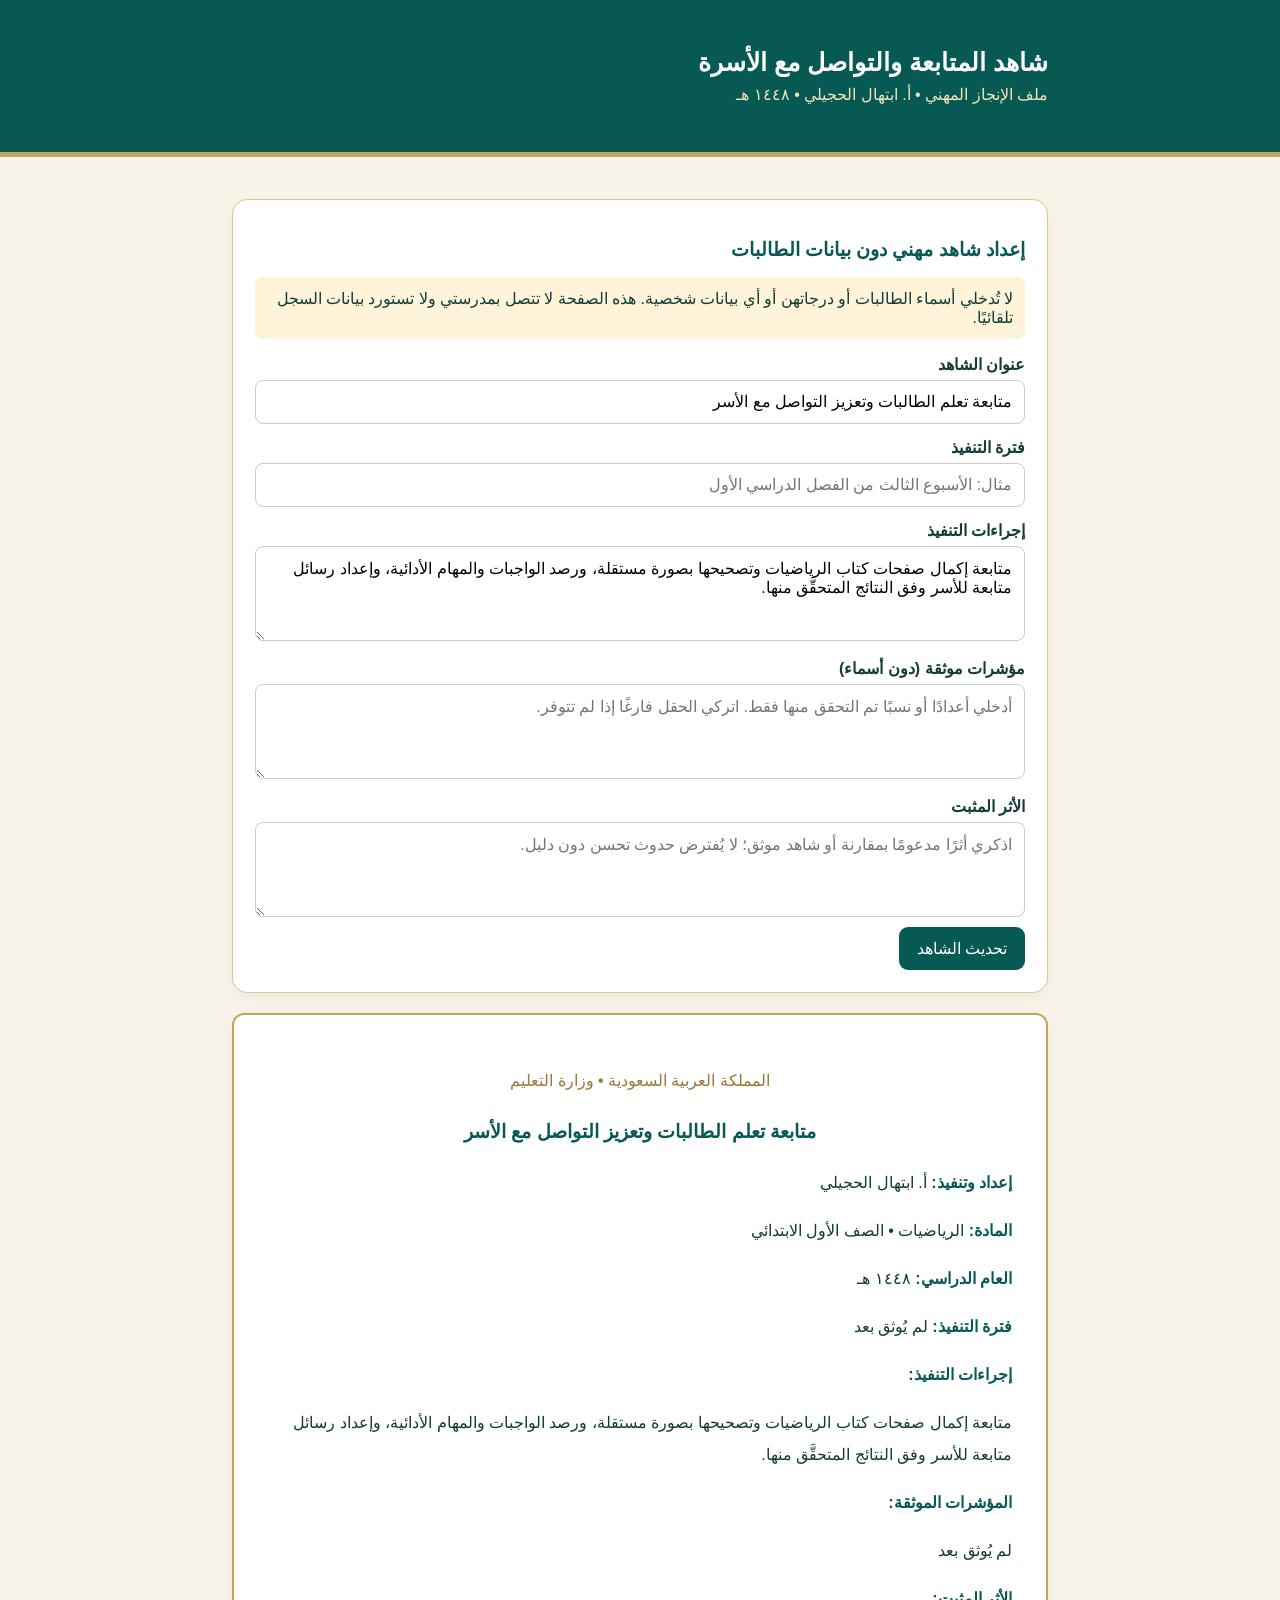
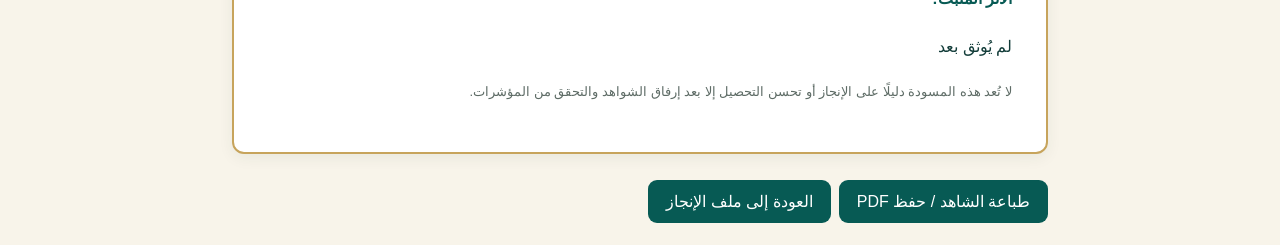
==== reports/followup-evidence.html @ fc877893 "Add privacy-safe printable follow-up evidence report page" ====
<!doctype html><html lang="ar" dir="rtl"><head><meta charset="utf-8"><meta name="viewport" content="width=device-width,initial-scale=1"><meta name="robots" content="noindex,nofollow"><title>شاهد المتابعة | إنجاز</title><style>:root{font-family:Tahoma,Arial,sans-serif;color:#123c39;background:#f8f4ea}*{box-sizing:border-box}body{margin:0}.wrap{max-width:860px;margin:auto;padding:22px}header{background:#075a54;color:white;padding:26px;border-bottom:5px solid #c7a45c}h1{margin:0;font-size:25px}header p{margin:8px 0 0;color:#f3e2bb}.panel{background:white;border:1px solid #dfc68c;border-radius:15px;padding:22px;margin:20px 0;box-shadow:0 4px 15px #143c3710}h2{font-size:19px;color:#075a54}label{display:block;font-weight:bold;margin:14px 0 6px}input,textarea,select{font:inherit;width:100%;padding:12px;border:1px solid #c8cfc7;border-radius:8px;background:#fff}textarea{min-height:95px}button,a.btn{display:inline-block;border:0;border-radius:9px;padding:12px 18px;background:#075a54;color:white;font:inherit;cursor:pointer;text-decoration:none;margin:6px 0 0 8px}.muted{font-size:13px;color:#5e6c66}.paper{background:white;padding:34px;border:2px solid #c7a45c;border-radius:12px;line-height:2}.paper h2{text-align:center}.paper p{white-space:pre-wrap}.paper strong{color:#075a54}.warning{background:#fff4d9;padding:12px;border-radius:8px}@media print{header,.editor,.actions{display:none!important}body{background:white}.wrap{padding:0}.paper{border:0;box-shadow:none;padding:18mm}.panel{border:0;box-shadow:none;margin:0}}</style></head><body><header><div class="wrap"><h1>شاهد المتابعة والتواصل مع الأسرة</h1><p>ملف الإنجاز المهني • أ. ابتهال الحجيلي • ١٤٤٨ هـ</p></div></header><main class="wrap"><section class="panel editor"><h2>إعداد شاهد مهني دون بيانات الطالبات</h2><p class="warning">لا تُدخلي أسماء الطالبات أو درجاتهن أو أي بيانات شخصية. هذه الصفحة لا تتصل بمدرستي ولا تستورد بيانات السجل تلقائيًا.</p><label>عنوان الشاهد</label><input id="title" value="متابعة تعلم الطالبات وتعزيز التواصل مع الأسر"><label>فترة التنفيذ</label><input id="period" placeholder="مثال: الأسبوع الثالث من الفصل الدراسي الأول"><label>إجراءات التنفيذ</label><textarea id="actions">متابعة إكمال صفحات كتاب الرياضيات وتصحيحها بصورة مستقلة، ورصد الواجبات والمهام الأدائية، وإعداد رسائل متابعة للأسر وفق النتائج المتحقَّق منها.</textarea><label>مؤشرات موثقة (دون أسماء)</label><textarea id="metrics" placeholder="أدخلي أعدادًا أو نسبًا تم التحقق منها فقط. اتركي الحقل فارغًا إذا لم تتوفر."></textarea><label>الأثر المثبت</label><textarea id="impact" placeholder="اذكري أثرًا مدعومًا بمقارنة أو شاهد موثق؛ لا يُفترض حدوث تحسن دون دليل."></textarea><button id="refresh" type="button">تحديث الشاهد</button></section><section class="panel paper" id="paper"><p style="text-align:center;color:#9d7736">المملكة العربية السعودية • وزارة التعليم</p><h2 id="outTitle"></h2><p><strong>إعداد وتنفيذ:</strong> أ. ابتهال الحجيلي</p><p><strong>المادة:</strong> الرياضيات • الصف الأول الابتدائي</p><p><strong>العام الدراسي:</strong> ١٤٤٨ هـ</p><p><strong>فترة التنفيذ:</strong> <span id="outPeriod"></span></p><p><strong>إجراءات التنفيذ:</strong></p><p id="outActions"></p><p><strong>المؤشرات الموثقة:</strong></p><p id="outMetrics"></p><p><strong>الأثر المثبت:</strong></p><p id="outImpact"></p><p class="muted">لا تُعد هذه المسودة دليلًا على الإنجاز أو تحسن التحصيل إلا بعد إرفاق الشواهد والتحقق من المؤشرات.</p></section><div class="actions"><button onclick="window.print()">طباعة الشاهد / حفظ PDF</button><a class="btn" href="../">العودة إلى ملف الإنجاز</a></div></main><script>function update(){const ids=[['title','outTitle'],['period','outPeriod'],['actions','outActions'],['metrics','outMetrics'],['impact','outImpact']];for(const [a,b] of ids){document.getElementById(b).textContent=document.getElementById(a).value.trim()||'لم يُوثق بعد';}}document.getElementById('refresh').addEventListener('click',update);update();</script></body></html>
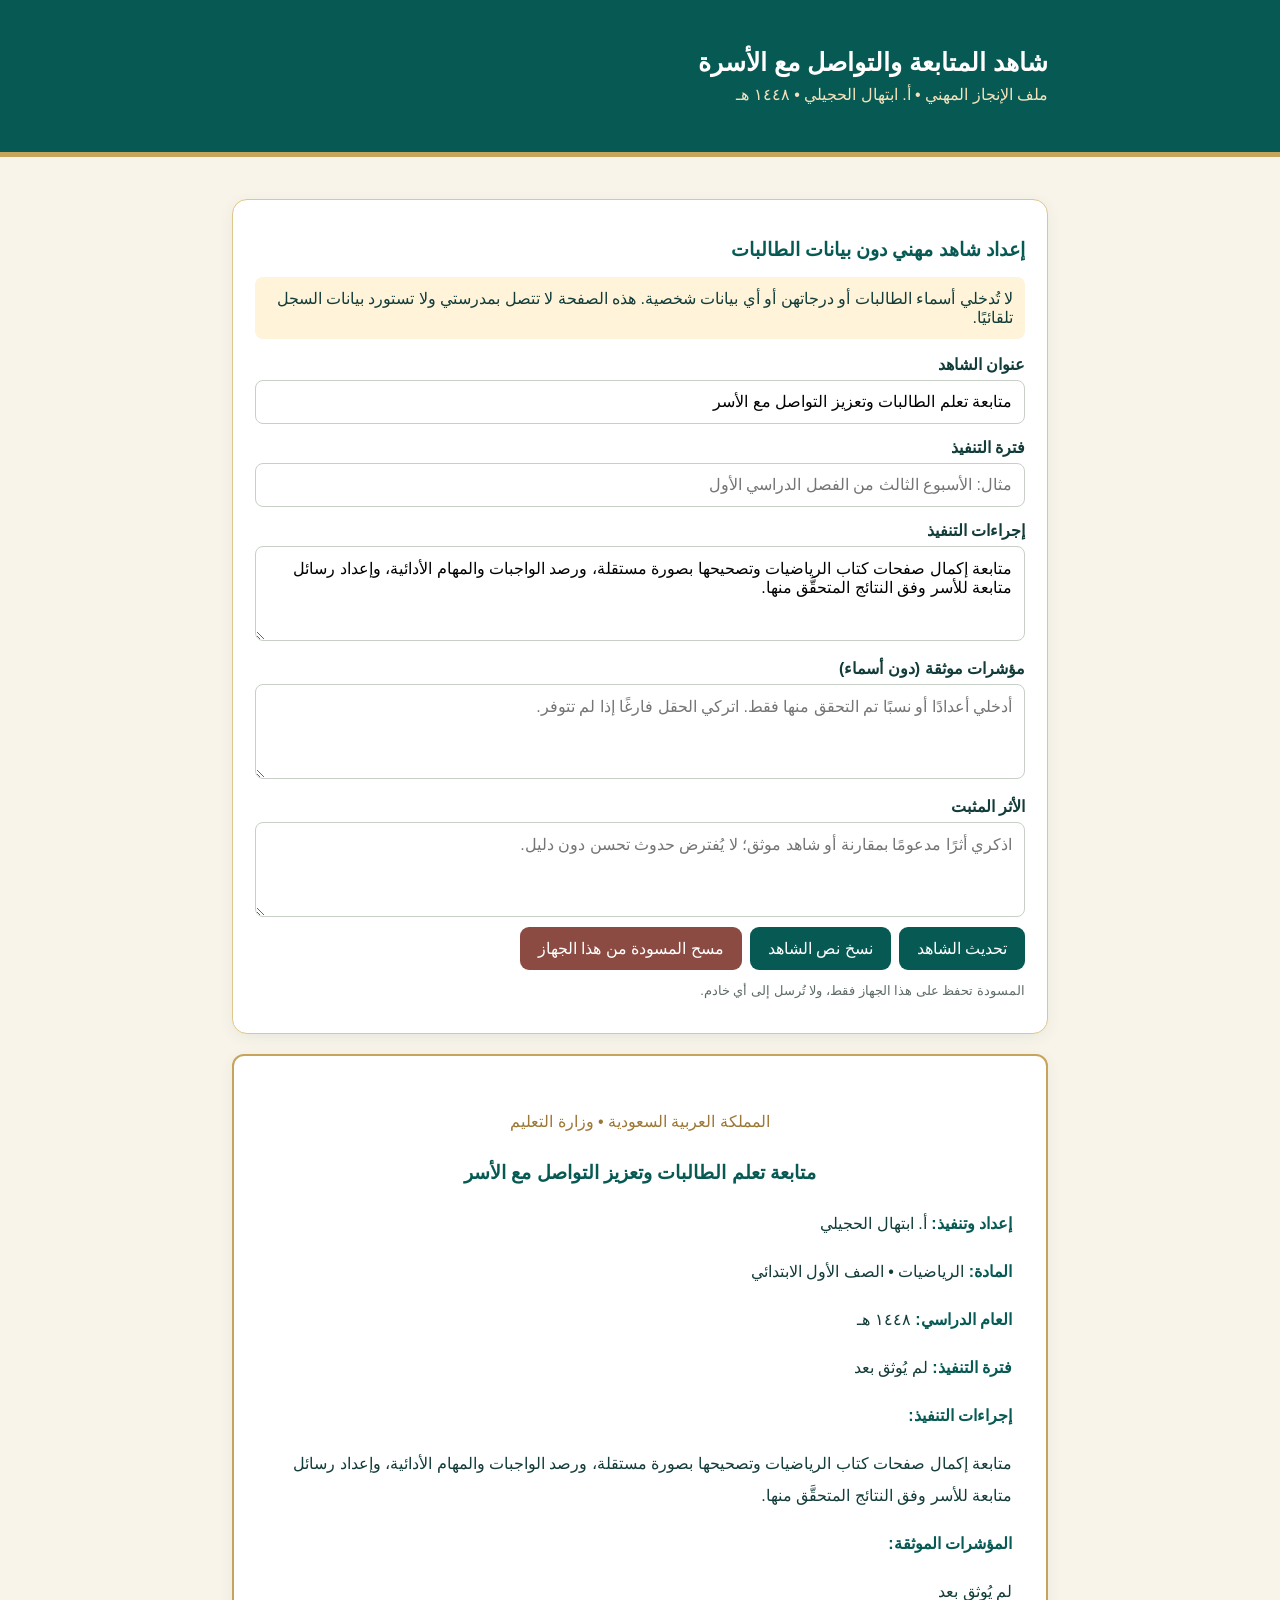
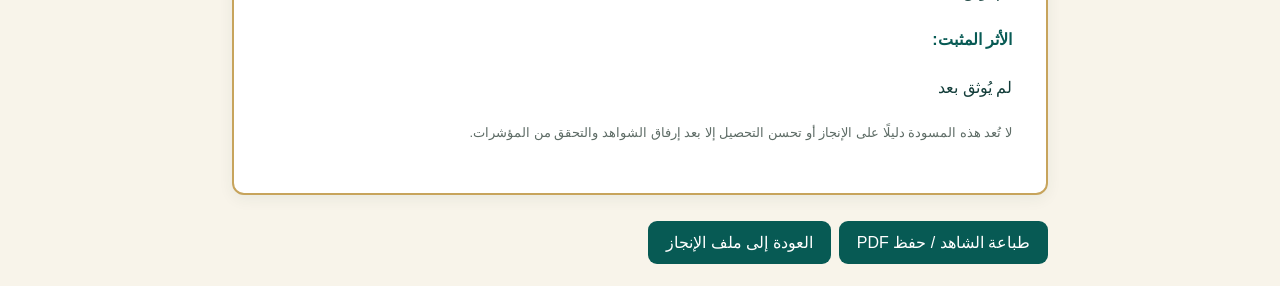
==== commit 35640c01: "Add local draft saving, copy and safe reset to professional follow-up evidence" ====
--- a/reports/followup-evidence.html
+++ b/reports/followup-evidence.html
@@ -1 +1,14 @@
-<!doctype html><html lang="ar" dir="rtl"><head><meta charset="utf-8"><meta name="viewport" content="width=device-width,initial-scale=1"><meta name="robots" content="noindex,nofollow"><title>شاهد المتابعة | إنجاز</title><style>:root{font-family:Tahoma,Arial,sans-serif;color:#123c39;background:#f8f4ea}*{box-sizing:border-box}body{margin:0}.wrap{max-width:860px;margin:auto;padding:22px}header{background:#075a54;color:white;padding:26px;border-bottom:5px solid #c7a45c}h1{margin:0;font-size:25px}header p{margin:8px 0 0;color:#f3e2bb}.panel{background:white;border:1px solid #dfc68c;border-radius:15px;padding:22px;margin:20px 0;box-shadow:0 4px 15px #143c3710}h2{font-size:19px;color:#075a54}label{display:block;font-weight:bold;margin:14px 0 6px}input,textarea,select{font:inherit;width:100%;padding:12px;border:1px solid #c8cfc7;border-radius:8px;background:#fff}textarea{min-height:95px}button,a.btn{display:inline-block;border:0;border-radius:9px;padding:12px 18px;background:#075a54;color:white;font:inherit;cursor:pointer;text-decoration:none;margin:6px 0 0 8px}.muted{font-size:13px;color:#5e6c66}.paper{background:white;padding:34px;border:2px solid #c7a45c;border-radius:12px;line-height:2}.paper h2{text-align:center}.paper p{white-space:pre-wrap}.paper strong{color:#075a54}.warning{background:#fff4d9;padding:12px;border-radius:8px}@media print{header,.editor,.actions{display:none!important}body{background:white}.wrap{padding:0}.paper{border:0;box-shadow:none;padding:18mm}.panel{border:0;box-shadow:none;margin:0}}</style></head><body><header><div class="wrap"><h1>شاهد المتابعة والتواصل مع الأسرة</h1><p>ملف الإنجاز المهني • أ. ابتهال الحجيلي • ١٤٤٨ هـ</p></div></header><main class="wrap"><section class="panel editor"><h2>إعداد شاهد مهني دون بيانات الطالبات</h2><p class="warning">لا تُدخلي أسماء الطالبات أو درجاتهن أو أي بيانات شخصية. هذه الصفحة لا تتصل بمدرستي ولا تستورد بيانات السجل تلقائيًا.</p><label>عنوان الشاهد</label><input id="title" value="متابعة تعلم الطالبات وتعزيز التواصل مع الأسر"><label>فترة التنفيذ</label><input id="period" placeholder="مثال: الأسبوع الثالث من الفصل الدراسي الأول"><label>إجراءات التنفيذ</label><textarea id="actions">متابعة إكمال صفحات كتاب الرياضيات وتصحيحها بصورة مستقلة، ورصد الواجبات والمهام الأدائية، وإعداد رسائل متابعة للأسر وفق النتائج المتحقَّق منها.</textarea><label>مؤشرات موثقة (دون أسماء)</label><textarea id="metrics" placeholder="أدخلي أعدادًا أو نسبًا تم التحقق منها فقط. اتركي الحقل فارغًا إذا لم تتوفر."></textarea><label>الأثر المثبت</label><textarea id="impact" placeholder="اذكري أثرًا مدعومًا بمقارنة أو شاهد موثق؛ لا يُفترض حدوث تحسن دون دليل."></textarea><button id="refresh" type="button">تحديث الشاهد</button></section><section class="panel paper" id="paper"><p style="text-align:center;color:#9d7736">المملكة العربية السعودية • وزارة التعليم</p><h2 id="outTitle"></h2><p><strong>إعداد وتنفيذ:</strong> أ. ابتهال الحجيلي</p><p><strong>المادة:</strong> الرياضيات • الصف الأول الابتدائي</p><p><strong>العام الدراسي:</strong> ١٤٤٨ هـ</p><p><strong>فترة التنفيذ:</strong> <span id="outPeriod"></span></p><p><strong>إجراءات التنفيذ:</strong></p><p id="outActions"></p><p><strong>المؤشرات الموثقة:</strong></p><p id="outMetrics"></p><p><strong>الأثر المثبت:</strong></p><p id="outImpact"></p><p class="muted">لا تُعد هذه المسودة دليلًا على الإنجاز أو تحسن التحصيل إلا بعد إرفاق الشواهد والتحقق من المؤشرات.</p></section><div class="actions"><button onclick="window.print()">طباعة الشاهد / حفظ PDF</button><a class="btn" href="../">العودة إلى ملف الإنجاز</a></div></main><script>function update(){const ids=[['title','outTitle'],['period','outPeriod'],['actions','outActions'],['metrics','outMetrics'],['impact','outImpact']];for(const [a,b] of ids){document.getElementById(b).textContent=document.getElementById(a).value.trim()||'لم يُوثق بعد';}}document.getElementById('refresh').addEventListener('click',update);update();</script></body></html>+<!doctype html><html lang="ar" dir="rtl"><head><meta charset="utf-8"><meta name="viewport" content="width=device-width,initial-scale=1"><meta name="robots" content="noindex,nofollow"><title>شاهد المتابعة | إنجاز</title><style>:root{font-family:Tahoma,Arial,sans-serif;color:#123c39;background:#f8f4ea}*{box-sizing:border-box}body{margin:0}.wrap{max-width:860px;margin:auto;padding:22px}header{background:#075a54;color:white;padding:26px;border-bottom:5px solid #c7a45c}h1{margin:0;font-size:25px}header p{margin:8px 0 0;color:#f3e2bb}.panel{background:white;border:1px solid #dfc68c;border-radius:15px;padding:22px;margin:20px 0;box-shadow:0 4px 15px #143c3710}h2{font-size:19px;color:#075a54}label{display:block;font-weight:bold;margin:14px 0 6px}input,textarea,select{font:inherit;width:100%;padding:12px;border:1px solid #c8cfc7;border-radius:8px;background:#fff}textarea{min-height:95px}button,a.btn{display:inline-block;border:0;border-radius:9px;padding:12px 18px;background:#075a54;color:white;font:inherit;cursor:pointer;text-decoration:none;margin:6px 0 0 8px}.muted{font-size:13px;color:#5e6c66}.paper{background:white;padding:34px;border:2px solid #c7a45c;border-radius:12px;line-height:2}.paper h2{text-align:center}.paper p{white-space:pre-wrap}.paper strong{color:#075a54}.warning{background:#fff4d9;padding:12px;border-radius:8px}@media print{header,.editor,.actions{display:none!important}body{background:white}.wrap{padding:0}.paper{border:0;box-shadow:none;padding:18mm}.panel{border:0;box-shadow:none;margin:0}}</style></head><body><header><div class="wrap"><h1>شاهد المتابعة والتواصل مع الأسرة</h1><p>ملف الإنجاز المهني • أ. ابتهال الحجيلي • ١٤٤٨ هـ</p></div></header><main class="wrap"><section class="panel editor"><h2>إعداد شاهد مهني دون بيانات الطالبات</h2><p class="warning">لا تُدخلي أسماء الطالبات أو درجاتهن أو أي بيانات شخصية. هذه الصفحة لا تتصل بمدرستي ولا تستورد بيانات السجل تلقائيًا.</p><label>عنوان الشاهد</label><input id="title" value="متابعة تعلم الطالبات وتعزيز التواصل مع الأسر"><label>فترة التنفيذ</label><input id="period" placeholder="مثال: الأسبوع الثالث من الفصل الدراسي الأول"><label>إجراءات التنفيذ</label><textarea id="actions">متابعة إكمال صفحات كتاب الرياضيات وتصحيحها بصورة مستقلة، ورصد الواجبات والمهام الأدائية، وإعداد رسائل متابعة للأسر وفق النتائج المتحقَّق منها.</textarea><label>مؤشرات موثقة (دون أسماء)</label><textarea id="metrics" placeholder="أدخلي أعدادًا أو نسبًا تم التحقق منها فقط. اتركي الحقل فارغًا إذا لم تتوفر."></textarea><label>الأثر المثبت</label><textarea id="impact" placeholder="اذكري أثرًا مدعومًا بمقارنة أو شاهد موثق؛ لا يُفترض حدوث تحسن دون دليل."></textarea><button id="refresh" type="button">تحديث الشاهد</button><button id="copy" type="button">نسخ نص الشاهد</button><button id="clear" type="button" style="background:#8b4b42">مسح المسودة من هذا الجهاز</button><p class="muted" id="saveStatus" role="status">المسودة تحفظ على هذا الجهاز فقط، ولا تُرسل إلى أي خادم.</p></section><section class="panel paper" id="paper"><p style="text-align:center;color:#9d7736">المملكة العربية السعودية • وزارة التعليم</p><h2 id="outTitle"></h2><p><strong>إعداد وتنفيذ:</strong> أ. ابتهال الحجيلي</p><p><strong>المادة:</strong> الرياضيات • الصف الأول الابتدائي</p><p><strong>العام الدراسي:</strong> ١٤٤٨ هـ</p><p><strong>فترة التنفيذ:</strong> <span id="outPeriod"></span></p><p><strong>إجراءات التنفيذ:</strong></p><p id="outActions"></p><p><strong>المؤشرات الموثقة:</strong></p><p id="outMetrics"></p><p><strong>الأثر المثبت:</strong></p><p id="outImpact"></p><p class="muted">لا تُعد هذه المسودة دليلًا على الإنجاز أو تحسن التحصيل إلا بعد إرفاق الشواهد والتحقق من المؤشرات.</p></section><div class="actions"><button onclick="window.print()">طباعة الشاهد / حفظ PDF</button><a class="btn" href="../">العودة إلى ملف الإنجاز</a></div></main><script>
+const fields=['title','period','actions','metrics','impact'];
+const storageKey='enjaz-followup-evidence-draft-v1';
+const status=document.getElementById('saveStatus');
+const initial=Object.fromEntries(fields.map(id=>[id,document.getElementById(id).value]));
+function update(){for(const id of fields){document.getElementById('out'+id[0].toUpperCase()+id.slice(1)).textContent=document.getElementById(id).value.trim()||'لم يُوثق بعد';}}
+function save(){try{localStorage.setItem(storageKey,JSON.stringify(Object.fromEntries(fields.map(id=>[id,document.getElementById(id).value]))));status.textContent='حُفظت المسودة محليًا على هذا الجهاز.';}catch(e){status.textContent='تعذر الحفظ المحلي. استخدمي نسخ النص أو الطباعة للاحتفاظ بالمسودة.';}update();}
+try{const saved=JSON.parse(localStorage.getItem(storageKey)||'null');if(saved&&typeof saved==='object'){for(const id of fields){if(typeof saved[id]==='string')document.getElementById(id).value=saved[id];}}}catch(e){status.textContent='تعذر قراءة المسودة المحفوظة.';}
+for(const id of fields)document.getElementById(id).addEventListener('input',save);
+document.getElementById('refresh').addEventListener('click',update);
+document.getElementById('copy').addEventListener('click',async()=>{const text='شاهد مهني: '+document.getElementById('title').value+'\nإعداد وتنفيذ: أ. ابتهال الحجيلي\nالمادة: الرياضيات - الصف الأول الابتدائي\nالعام الدراسي: ١٤٤٨ هـ\nفترة التنفيذ: '+document.getElementById('period').value+'\nإجراءات التنفيذ: '+document.getElementById('actions').value+'\nالمؤشرات الموثقة: '+document.getElementById('metrics').value+'\nالأثر المثبت: '+document.getElementById('impact').value;try{await navigator.clipboard.writeText(text);status.textContent='نُسخ نص الشاهد.';}catch(e){status.textContent='تعذر النسخ التلقائي؛ استخدمي الطباعة أو حددي النص يدويًا.';}});
+document.getElementById('clear').addEventListener('click',()=>{if(!confirm('هل تريدين مسح مسودة الشاهد المحفوظة على هذا الجهاز؟'))return;try{localStorage.removeItem(storageKey);}catch(e){}for(const id of fields)document.getElementById(id).value=initial[id];update();status.textContent='مُسحت المسودة المحلية من هذا الجهاز.';});
+update();
+</script></body></html>
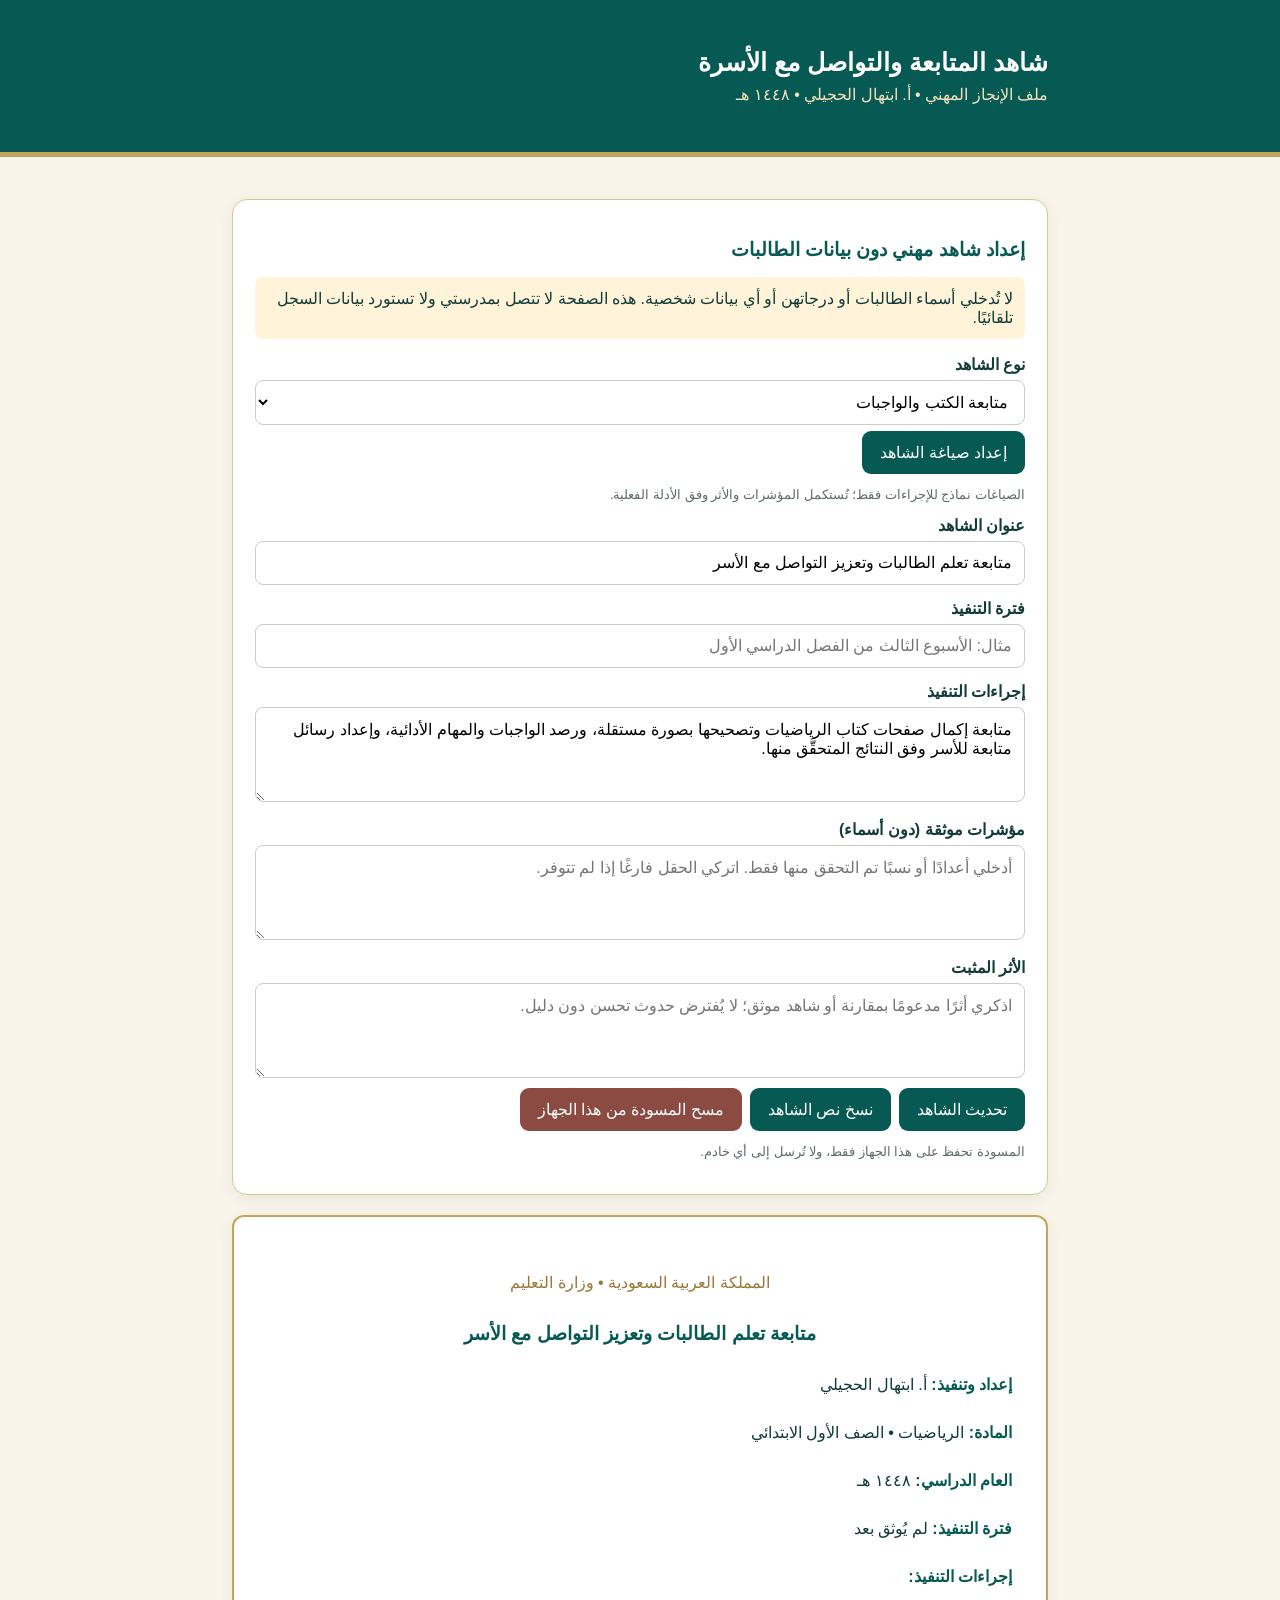
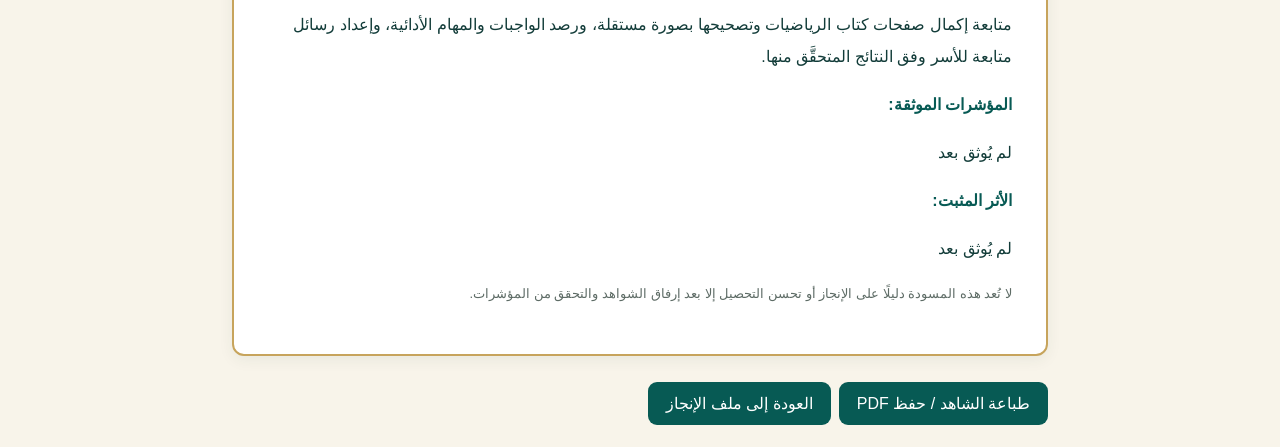
==== commit 756195da: "Add four professional evidence templates with non-fabricated impact fields" ====
--- a/reports/followup-evidence.html
+++ b/reports/followup-evidence.html
@@ -1,4 +1,11 @@
-<!doctype html><html lang="ar" dir="rtl"><head><meta charset="utf-8"><meta name="viewport" content="width=device-width,initial-scale=1"><meta name="robots" content="noindex,nofollow"><title>شاهد المتابعة | إنجاز</title><style>:root{font-family:Tahoma,Arial,sans-serif;color:#123c39;background:#f8f4ea}*{box-sizing:border-box}body{margin:0}.wrap{max-width:860px;margin:auto;padding:22px}header{background:#075a54;color:white;padding:26px;border-bottom:5px solid #c7a45c}h1{margin:0;font-size:25px}header p{margin:8px 0 0;color:#f3e2bb}.panel{background:white;border:1px solid #dfc68c;border-radius:15px;padding:22px;margin:20px 0;box-shadow:0 4px 15px #143c3710}h2{font-size:19px;color:#075a54}label{display:block;font-weight:bold;margin:14px 0 6px}input,textarea,select{font:inherit;width:100%;padding:12px;border:1px solid #c8cfc7;border-radius:8px;background:#fff}textarea{min-height:95px}button,a.btn{display:inline-block;border:0;border-radius:9px;padding:12px 18px;background:#075a54;color:white;font:inherit;cursor:pointer;text-decoration:none;margin:6px 0 0 8px}.muted{font-size:13px;color:#5e6c66}.paper{background:white;padding:34px;border:2px solid #c7a45c;border-radius:12px;line-height:2}.paper h2{text-align:center}.paper p{white-space:pre-wrap}.paper strong{color:#075a54}.warning{background:#fff4d9;padding:12px;border-radius:8px}@media print{header,.editor,.actions{display:none!important}body{background:white}.wrap{padding:0}.paper{border:0;box-shadow:none;padding:18mm}.panel{border:0;box-shadow:none;margin:0}}</style></head><body><header><div class="wrap"><h1>شاهد المتابعة والتواصل مع الأسرة</h1><p>ملف الإنجاز المهني • أ. ابتهال الحجيلي • ١٤٤٨ هـ</p></div></header><main class="wrap"><section class="panel editor"><h2>إعداد شاهد مهني دون بيانات الطالبات</h2><p class="warning">لا تُدخلي أسماء الطالبات أو درجاتهن أو أي بيانات شخصية. هذه الصفحة لا تتصل بمدرستي ولا تستورد بيانات السجل تلقائيًا.</p><label>عنوان الشاهد</label><input id="title" value="متابعة تعلم الطالبات وتعزيز التواصل مع الأسر"><label>فترة التنفيذ</label><input id="period" placeholder="مثال: الأسبوع الثالث من الفصل الدراسي الأول"><label>إجراءات التنفيذ</label><textarea id="actions">متابعة إكمال صفحات كتاب الرياضيات وتصحيحها بصورة مستقلة، ورصد الواجبات والمهام الأدائية، وإعداد رسائل متابعة للأسر وفق النتائج المتحقَّق منها.</textarea><label>مؤشرات موثقة (دون أسماء)</label><textarea id="metrics" placeholder="أدخلي أعدادًا أو نسبًا تم التحقق منها فقط. اتركي الحقل فارغًا إذا لم تتوفر."></textarea><label>الأثر المثبت</label><textarea id="impact" placeholder="اذكري أثرًا مدعومًا بمقارنة أو شاهد موثق؛ لا يُفترض حدوث تحسن دون دليل."></textarea><button id="refresh" type="button">تحديث الشاهد</button><button id="copy" type="button">نسخ نص الشاهد</button><button id="clear" type="button" style="background:#8b4b42">مسح المسودة من هذا الجهاز</button><p class="muted" id="saveStatus" role="status">المسودة تحفظ على هذا الجهاز فقط، ولا تُرسل إلى أي خادم.</p></section><section class="panel paper" id="paper"><p style="text-align:center;color:#9d7736">المملكة العربية السعودية • وزارة التعليم</p><h2 id="outTitle"></h2><p><strong>إعداد وتنفيذ:</strong> أ. ابتهال الحجيلي</p><p><strong>المادة:</strong> الرياضيات • الصف الأول الابتدائي</p><p><strong>العام الدراسي:</strong> ١٤٤٨ هـ</p><p><strong>فترة التنفيذ:</strong> <span id="outPeriod"></span></p><p><strong>إجراءات التنفيذ:</strong></p><p id="outActions"></p><p><strong>المؤشرات الموثقة:</strong></p><p id="outMetrics"></p><p><strong>الأثر المثبت:</strong></p><p id="outImpact"></p><p class="muted">لا تُعد هذه المسودة دليلًا على الإنجاز أو تحسن التحصيل إلا بعد إرفاق الشواهد والتحقق من المؤشرات.</p></section><div class="actions"><button onclick="window.print()">طباعة الشاهد / حفظ PDF</button><a class="btn" href="../">العودة إلى ملف الإنجاز</a></div></main><script>
+<!doctype html><html lang="ar" dir="rtl"><head><meta charset="utf-8"><meta name="viewport" content="width=device-width,initial-scale=1"><meta name="robots" content="noindex,nofollow"><title>شاهد المتابعة | إنجاز</title><style>:root{font-family:Tahoma,Arial,sans-serif;color:#123c39;background:#f8f4ea}*{box-sizing:border-box}body{margin:0}.wrap{max-width:860px;margin:auto;padding:22px}header{background:#075a54;color:white;padding:26px;border-bottom:5px solid #c7a45c}h1{margin:0;font-size:25px}header p{margin:8px 0 0;color:#f3e2bb}.panel{background:white;border:1px solid #dfc68c;border-radius:15px;padding:22px;margin:20px 0;box-shadow:0 4px 15px #143c3710}h2{font-size:19px;color:#075a54}label{display:block;font-weight:bold;margin:14px 0 6px}input,textarea,select{font:inherit;width:100%;padding:12px;border:1px solid #c8cfc7;border-radius:8px;background:#fff}textarea{min-height:95px}button,a.btn{display:inline-block;border:0;border-radius:9px;padding:12px 18px;background:#075a54;color:white;font:inherit;cursor:pointer;text-decoration:none;margin:6px 0 0 8px}.muted{font-size:13px;color:#5e6c66}.paper{background:white;padding:34px;border:2px solid #c7a45c;border-radius:12px;line-height:2}.paper h2{text-align:center}.paper p{white-space:pre-wrap}.paper strong{color:#075a54}.warning{background:#fff4d9;padding:12px;border-radius:8px}@media print{header,.editor,.actions{display:none!important}body{background:white}.wrap{padding:0}.paper{border:0;box-shadow:none;padding:18mm}.panel{border:0;box-shadow:none;margin:0}}</style></head><body><header><div class="wrap"><h1>شاهد المتابعة والتواصل مع الأسرة</h1><p>ملف الإنجاز المهني • أ. ابتهال الحجيلي • ١٤٤٨ هـ</p></div></header><main class="wrap"><section class="panel editor"><h2>إعداد شاهد مهني دون بيانات الطالبات</h2><p class="warning">لا تُدخلي أسماء الطالبات أو درجاتهن أو أي بيانات شخصية. هذه الصفحة لا تتصل بمدرستي ولا تستورد بيانات السجل تلقائيًا.</p><label for="template">نوع الشاهد</label><select id="template"><option value="followup">متابعة الكتب والواجبات</option><option value="family">التواصل مع الأسر</option><option value="support">الدعم العلاجي والإثرائي</option><option value="digital">توظيف أكاديمية الرياضيات</option></select><button id="applyTemplate" type="button">إعداد صياغة الشاهد</button><p class="muted">الصياغات نماذج للإجراءات فقط؛ تُستكمل المؤشرات والأثر وفق الأدلة الفعلية.</p><label>عنوان الشاهد</label><input id="title" value="متابعة تعلم الطالبات وتعزيز التواصل مع الأسر"><label>فترة التنفيذ</label><input id="period" placeholder="مثال: الأسبوع الثالث من الفصل الدراسي الأول"><label>إجراءات التنفيذ</label><textarea id="actions">متابعة إكمال صفحات كتاب الرياضيات وتصحيحها بصورة مستقلة، ورصد الواجبات والمهام الأدائية، وإعداد رسائل متابعة للأسر وفق النتائج المتحقَّق منها.</textarea><label>مؤشرات موثقة (دون أسماء)</label><textarea id="metrics" placeholder="أدخلي أعدادًا أو نسبًا تم التحقق منها فقط. اتركي الحقل فارغًا إذا لم تتوفر."></textarea><label>الأثر المثبت</label><textarea id="impact" placeholder="اذكري أثرًا مدعومًا بمقارنة أو شاهد موثق؛ لا يُفترض حدوث تحسن دون دليل."></textarea><button id="refresh" type="button">تحديث الشاهد</button><button id="copy" type="button">نسخ نص الشاهد</button><button id="clear" type="button" style="background:#8b4b42">مسح المسودة من هذا الجهاز</button><p class="muted" id="saveStatus" role="status">المسودة تحفظ على هذا الجهاز فقط، ولا تُرسل إلى أي خادم.</p></section><section class="panel paper" id="paper"><p style="text-align:center;color:#9d7736">المملكة العربية السعودية • وزارة التعليم</p><h2 id="outTitle"></h2><p><strong>إعداد وتنفيذ:</strong> أ. ابتهال الحجيلي</p><p><strong>المادة:</strong> الرياضيات • الصف الأول الابتدائي</p><p><strong>العام الدراسي:</strong> ١٤٤٨ هـ</p><p><strong>فترة التنفيذ:</strong> <span id="outPeriod"></span></p><p><strong>إجراءات التنفيذ:</strong></p><p id="outActions"></p><p><strong>المؤشرات الموثقة:</strong></p><p id="outMetrics"></p><p><strong>الأثر المثبت:</strong></p><p id="outImpact"></p><p class="muted">لا تُعد هذه المسودة دليلًا على الإنجاز أو تحسن التحصيل إلا بعد إرفاق الشواهد والتحقق من المؤشرات.</p></section><div class="actions"><button onclick="window.print()">طباعة الشاهد / حفظ PDF</button><a class="btn" href="../">العودة إلى ملف الإنجاز</a></div></main><script>
+const templates={
+followup:{title:'متابعة تعلم الطالبات في الرياضيات',actions:'متابعة إكمال صفحات الكتاب أسبوعيًا بصورة مستقلة عن تصحيح المعلمة، ومراجعة سجلات الواجبات والمهام الأدائية والمشاريع، وتحديد حالات المتابعة التي تستدعي إجراءً تربويًا.'},
+family:{title:'تعزيز التواصل مع الأسر لدعم تعلم الرياضيات',actions:'إعداد رسائل إرشادية للأسر تتناول المهارات المستهدفة، وتوضيح خطوات تنفيذ الأنشطة المنزلية، ومتابعة الاستفسارات والتغذية الراجعة وفق السجلات المتاحة.'},
+support:{title:'تنفيذ إجراءات علاجية وإثرائية في الرياضيات',actions:'تحديد المهارات التي تحتاج إلى دعم بالاستناد إلى أدوات التقويم، وإعداد أنشطة علاجية متدرجة وأنشطة إثرائية، ومراجعة نتائج التطبيق للتحقق من مستوى التقدم.'},
+digital:{title:'توظيف أكاديمية الرياضيات الصغيرة في التعلم',actions:'تقديم أنشطة تفاعلية مرتبطة بمهارات الرياضيات للصف الأول، وتوجيه الأسر إلى طريقة الوصول إلى الأنشطة، وتشجيع الطالبات على المحاولة والتفسير والتفكير الناقد.'}
+};
+document.getElementById('applyTemplate').addEventListener('click',()=>{const item=templates[document.getElementById('template').value];if(!item)return;if((document.getElementById('metrics').value.trim()||document.getElementById('impact').value.trim())&&!confirm('سيُغيّر القالب العنوان والإجراءات فقط، وستبقى المؤشرات والأثر كما هي. هل تتابعين؟'))return;document.getElementById('title').value=item.title;document.getElementById('actions').value=item.actions;save();});
 const fields=['title','period','actions','metrics','impact'];
 const storageKey='enjaz-followup-evidence-draft-v1';
 const status=document.getElementById('saveStatus');
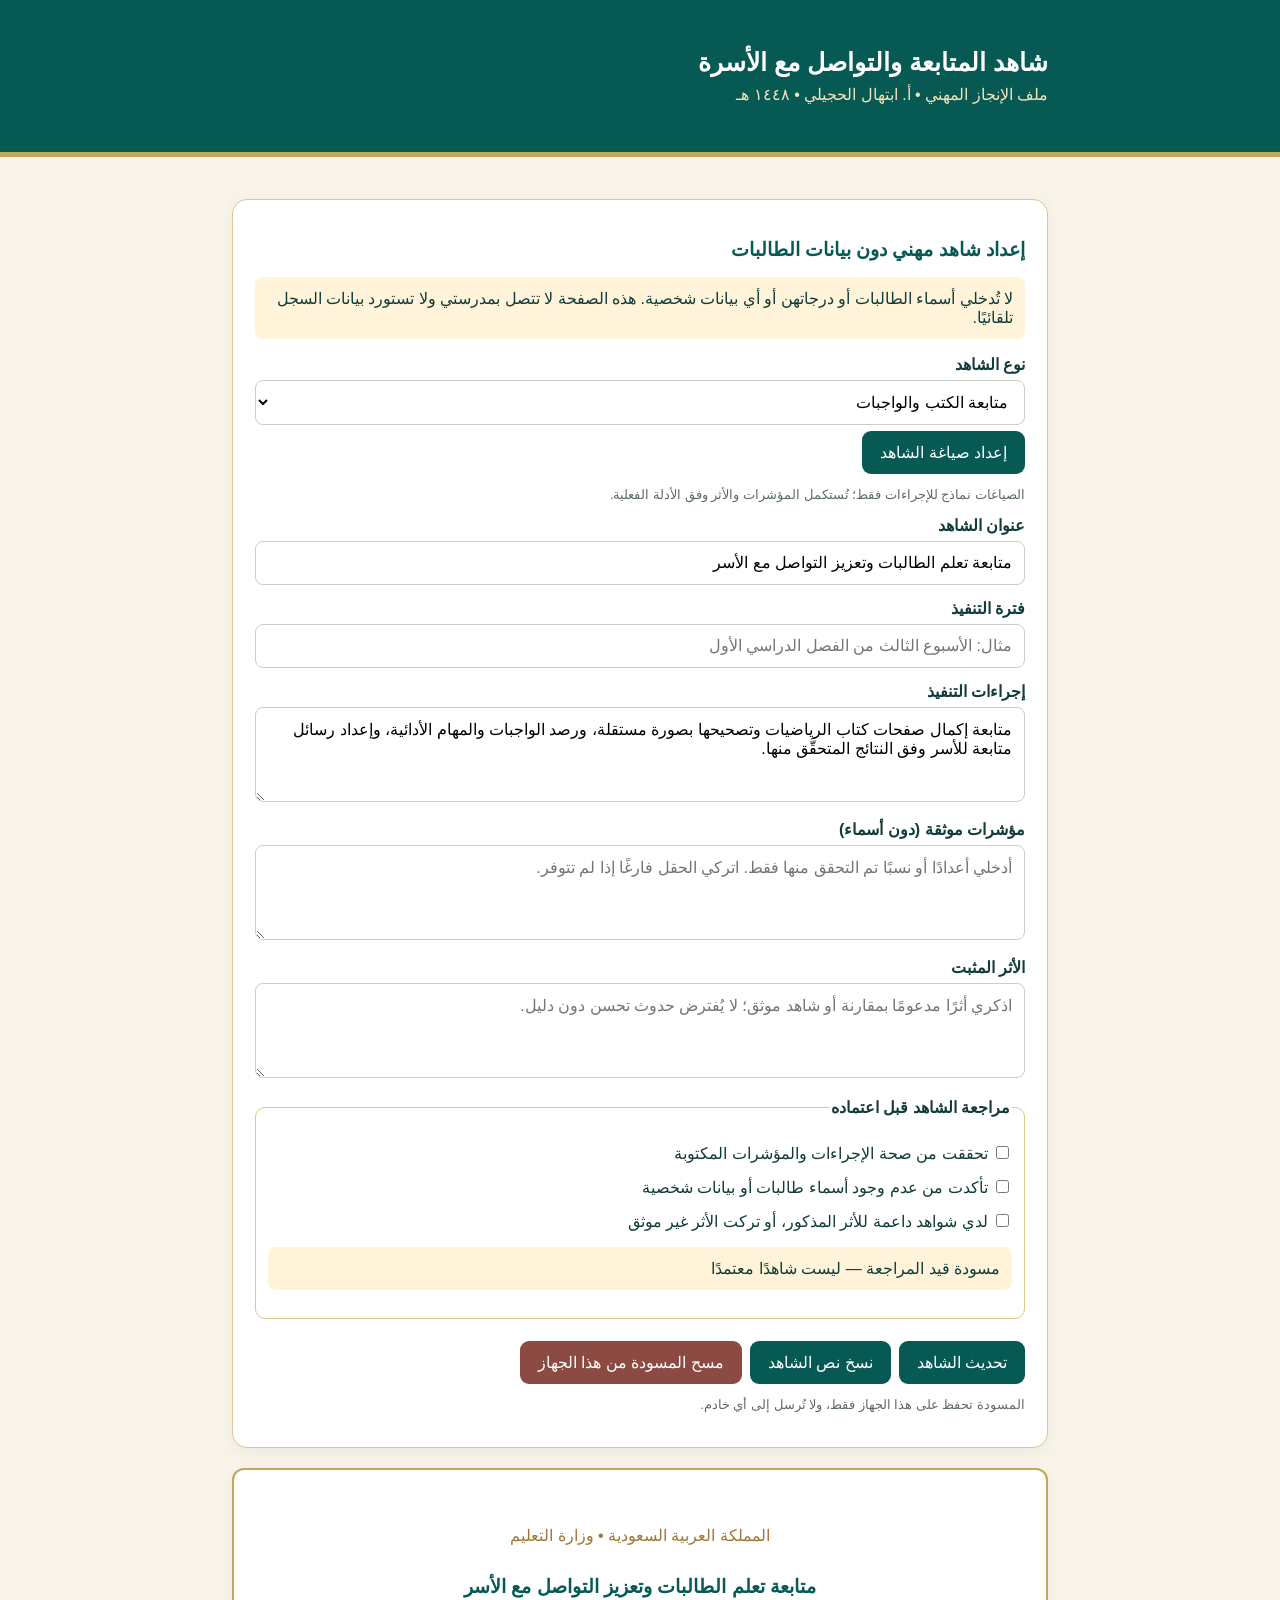
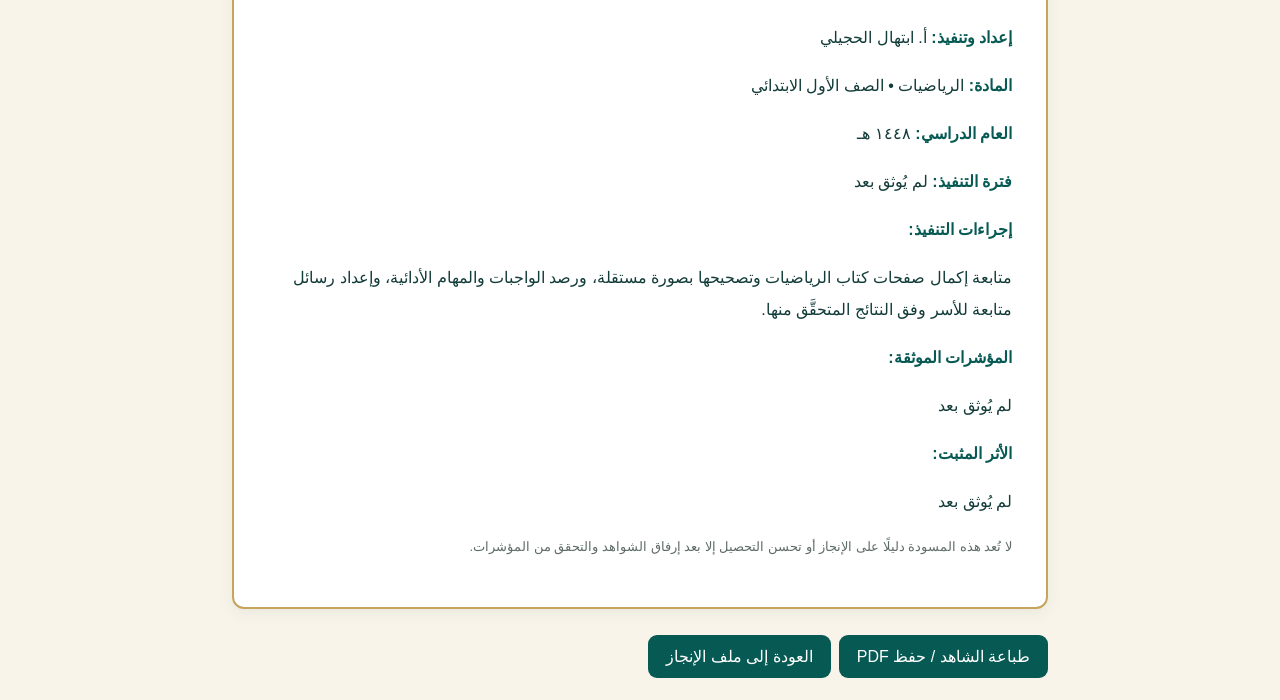
==== commit d2efa912: "Add privacy and evidence review gate before printing professional report" ====
--- a/reports/followup-evidence.html
+++ b/reports/followup-evidence.html
@@ -1,4 +1,4 @@
-<!doctype html><html lang="ar" dir="rtl"><head><meta charset="utf-8"><meta name="viewport" content="width=device-width,initial-scale=1"><meta name="robots" content="noindex,nofollow"><title>شاهد المتابعة | إنجاز</title><style>:root{font-family:Tahoma,Arial,sans-serif;color:#123c39;background:#f8f4ea}*{box-sizing:border-box}body{margin:0}.wrap{max-width:860px;margin:auto;padding:22px}header{background:#075a54;color:white;padding:26px;border-bottom:5px solid #c7a45c}h1{margin:0;font-size:25px}header p{margin:8px 0 0;color:#f3e2bb}.panel{background:white;border:1px solid #dfc68c;border-radius:15px;padding:22px;margin:20px 0;box-shadow:0 4px 15px #143c3710}h2{font-size:19px;color:#075a54}label{display:block;font-weight:bold;margin:14px 0 6px}input,textarea,select{font:inherit;width:100%;padding:12px;border:1px solid #c8cfc7;border-radius:8px;background:#fff}textarea{min-height:95px}button,a.btn{display:inline-block;border:0;border-radius:9px;padding:12px 18px;background:#075a54;color:white;font:inherit;cursor:pointer;text-decoration:none;margin:6px 0 0 8px}.muted{font-size:13px;color:#5e6c66}.paper{background:white;padding:34px;border:2px solid #c7a45c;border-radius:12px;line-height:2}.paper h2{text-align:center}.paper p{white-space:pre-wrap}.paper strong{color:#075a54}.warning{background:#fff4d9;padding:12px;border-radius:8px}@media print{header,.editor,.actions{display:none!important}body{background:white}.wrap{padding:0}.paper{border:0;box-shadow:none;padding:18mm}.panel{border:0;box-shadow:none;margin:0}}</style></head><body><header><div class="wrap"><h1>شاهد المتابعة والتواصل مع الأسرة</h1><p>ملف الإنجاز المهني • أ. ابتهال الحجيلي • ١٤٤٨ هـ</p></div></header><main class="wrap"><section class="panel editor"><h2>إعداد شاهد مهني دون بيانات الطالبات</h2><p class="warning">لا تُدخلي أسماء الطالبات أو درجاتهن أو أي بيانات شخصية. هذه الصفحة لا تتصل بمدرستي ولا تستورد بيانات السجل تلقائيًا.</p><label for="template">نوع الشاهد</label><select id="template"><option value="followup">متابعة الكتب والواجبات</option><option value="family">التواصل مع الأسر</option><option value="support">الدعم العلاجي والإثرائي</option><option value="digital">توظيف أكاديمية الرياضيات</option></select><button id="applyTemplate" type="button">إعداد صياغة الشاهد</button><p class="muted">الصياغات نماذج للإجراءات فقط؛ تُستكمل المؤشرات والأثر وفق الأدلة الفعلية.</p><label>عنوان الشاهد</label><input id="title" value="متابعة تعلم الطالبات وتعزيز التواصل مع الأسر"><label>فترة التنفيذ</label><input id="period" placeholder="مثال: الأسبوع الثالث من الفصل الدراسي الأول"><label>إجراءات التنفيذ</label><textarea id="actions">متابعة إكمال صفحات كتاب الرياضيات وتصحيحها بصورة مستقلة، ورصد الواجبات والمهام الأدائية، وإعداد رسائل متابعة للأسر وفق النتائج المتحقَّق منها.</textarea><label>مؤشرات موثقة (دون أسماء)</label><textarea id="metrics" placeholder="أدخلي أعدادًا أو نسبًا تم التحقق منها فقط. اتركي الحقل فارغًا إذا لم تتوفر."></textarea><label>الأثر المثبت</label><textarea id="impact" placeholder="اذكري أثرًا مدعومًا بمقارنة أو شاهد موثق؛ لا يُفترض حدوث تحسن دون دليل."></textarea><button id="refresh" type="button">تحديث الشاهد</button><button id="copy" type="button">نسخ نص الشاهد</button><button id="clear" type="button" style="background:#8b4b42">مسح المسودة من هذا الجهاز</button><p class="muted" id="saveStatus" role="status">المسودة تحفظ على هذا الجهاز فقط، ولا تُرسل إلى أي خادم.</p></section><section class="panel paper" id="paper"><p style="text-align:center;color:#9d7736">المملكة العربية السعودية • وزارة التعليم</p><h2 id="outTitle"></h2><p><strong>إعداد وتنفيذ:</strong> أ. ابتهال الحجيلي</p><p><strong>المادة:</strong> الرياضيات • الصف الأول الابتدائي</p><p><strong>العام الدراسي:</strong> ١٤٤٨ هـ</p><p><strong>فترة التنفيذ:</strong> <span id="outPeriod"></span></p><p><strong>إجراءات التنفيذ:</strong></p><p id="outActions"></p><p><strong>المؤشرات الموثقة:</strong></p><p id="outMetrics"></p><p><strong>الأثر المثبت:</strong></p><p id="outImpact"></p><p class="muted">لا تُعد هذه المسودة دليلًا على الإنجاز أو تحسن التحصيل إلا بعد إرفاق الشواهد والتحقق من المؤشرات.</p></section><div class="actions"><button onclick="window.print()">طباعة الشاهد / حفظ PDF</button><a class="btn" href="../">العودة إلى ملف الإنجاز</a></div></main><script>
+<!doctype html><html lang="ar" dir="rtl"><head><meta charset="utf-8"><meta name="viewport" content="width=device-width,initial-scale=1"><meta name="robots" content="noindex,nofollow"><title>شاهد المتابعة | إنجاز</title><style>:root{font-family:Tahoma,Arial,sans-serif;color:#123c39;background:#f8f4ea}*{box-sizing:border-box}body{margin:0}.wrap{max-width:860px;margin:auto;padding:22px}header{background:#075a54;color:white;padding:26px;border-bottom:5px solid #c7a45c}h1{margin:0;font-size:25px}header p{margin:8px 0 0;color:#f3e2bb}.panel{background:white;border:1px solid #dfc68c;border-radius:15px;padding:22px;margin:20px 0;box-shadow:0 4px 15px #143c3710}h2{font-size:19px;color:#075a54}label{display:block;font-weight:bold;margin:14px 0 6px}input,textarea,select{font:inherit;width:100%;padding:12px;border:1px solid #c8cfc7;border-radius:8px;background:#fff}textarea{min-height:95px}button,a.btn{display:inline-block;border:0;border-radius:9px;padding:12px 18px;background:#075a54;color:white;font:inherit;cursor:pointer;text-decoration:none;margin:6px 0 0 8px}.muted{font-size:13px;color:#5e6c66}.paper{background:white;padding:34px;border:2px solid #c7a45c;border-radius:12px;line-height:2}.paper h2{text-align:center}.paper p{white-space:pre-wrap}.paper strong{color:#075a54}.warning{background:#fff4d9;padding:12px;border-radius:8px}@media print{header,.editor,.actions{display:none!important}body{background:white}.wrap{padding:0}.paper{border:0;box-shadow:none;padding:18mm}.panel{border:0;box-shadow:none;margin:0}}</style></head><body><header><div class="wrap"><h1>شاهد المتابعة والتواصل مع الأسرة</h1><p>ملف الإنجاز المهني • أ. ابتهال الحجيلي • ١٤٤٨ هـ</p></div></header><main class="wrap"><section class="panel editor"><h2>إعداد شاهد مهني دون بيانات الطالبات</h2><p class="warning">لا تُدخلي أسماء الطالبات أو درجاتهن أو أي بيانات شخصية. هذه الصفحة لا تتصل بمدرستي ولا تستورد بيانات السجل تلقائيًا.</p><label for="template">نوع الشاهد</label><select id="template"><option value="followup">متابعة الكتب والواجبات</option><option value="family">التواصل مع الأسر</option><option value="support">الدعم العلاجي والإثرائي</option><option value="digital">توظيف أكاديمية الرياضيات</option></select><button id="applyTemplate" type="button">إعداد صياغة الشاهد</button><p class="muted">الصياغات نماذج للإجراءات فقط؛ تُستكمل المؤشرات والأثر وفق الأدلة الفعلية.</p><label>عنوان الشاهد</label><input id="title" value="متابعة تعلم الطالبات وتعزيز التواصل مع الأسر"><label>فترة التنفيذ</label><input id="period" placeholder="مثال: الأسبوع الثالث من الفصل الدراسي الأول"><label>إجراءات التنفيذ</label><textarea id="actions">متابعة إكمال صفحات كتاب الرياضيات وتصحيحها بصورة مستقلة، ورصد الواجبات والمهام الأدائية، وإعداد رسائل متابعة للأسر وفق النتائج المتحقَّق منها.</textarea><label>مؤشرات موثقة (دون أسماء)</label><textarea id="metrics" placeholder="أدخلي أعدادًا أو نسبًا تم التحقق منها فقط. اتركي الحقل فارغًا إذا لم تتوفر."></textarea><label>الأثر المثبت</label><textarea id="impact" placeholder="اذكري أثرًا مدعومًا بمقارنة أو شاهد موثق؛ لا يُفترض حدوث تحسن دون دليل."></textarea><fieldset id="evidenceReview" style="border:1px solid #dfc68c;border-radius:10px;margin:16px 0;padding:12px"><legend><strong>مراجعة الشاهد قبل اعتماده</strong></legend><label style="font-weight:normal"><input type="checkbox" id="verified" style="width:auto"> تحققت من صحة الإجراءات والمؤشرات المكتوبة</label><label style="font-weight:normal"><input type="checkbox" id="anonymous" style="width:auto"> تأكدت من عدم وجود أسماء طالبات أو بيانات شخصية</label><label style="font-weight:normal"><input type="checkbox" id="proof" style="width:auto"> لدي شواهد داعمة للأثر المذكور، أو تركت الأثر غير موثق</label><p id="reviewState" class="warning" role="status">مسودة قيد المراجعة — ليست شاهدًا معتمدًا</p></fieldset><button id="refresh" type="button">تحديث الشاهد</button><button id="copy" type="button">نسخ نص الشاهد</button><button id="clear" type="button" style="background:#8b4b42">مسح المسودة من هذا الجهاز</button><p class="muted" id="saveStatus" role="status">المسودة تحفظ على هذا الجهاز فقط، ولا تُرسل إلى أي خادم.</p></section><section class="panel paper" id="paper"><p style="text-align:center;color:#9d7736">المملكة العربية السعودية • وزارة التعليم</p><h2 id="outTitle"></h2><p><strong>إعداد وتنفيذ:</strong> أ. ابتهال الحجيلي</p><p><strong>المادة:</strong> الرياضيات • الصف الأول الابتدائي</p><p><strong>العام الدراسي:</strong> ١٤٤٨ هـ</p><p><strong>فترة التنفيذ:</strong> <span id="outPeriod"></span></p><p><strong>إجراءات التنفيذ:</strong></p><p id="outActions"></p><p><strong>المؤشرات الموثقة:</strong></p><p id="outMetrics"></p><p><strong>الأثر المثبت:</strong></p><p id="outImpact"></p><p class="muted">لا تُعد هذه المسودة دليلًا على الإنجاز أو تحسن التحصيل إلا بعد إرفاق الشواهد والتحقق من المؤشرات.</p></section><div class="actions"><button id="printVerified" type="button">طباعة الشاهد / حفظ PDF</button><a class="btn" href="../">العودة إلى ملف الإنجاز</a></div></main><script>
 const templates={
 followup:{title:'متابعة تعلم الطالبات في الرياضيات',actions:'متابعة إكمال صفحات الكتاب أسبوعيًا بصورة مستقلة عن تصحيح المعلمة، ومراجعة سجلات الواجبات والمهام الأدائية والمشاريع، وتحديد حالات المتابعة التي تستدعي إجراءً تربويًا.'},
 family:{title:'تعزيز التواصل مع الأسر لدعم تعلم الرياضيات',actions:'إعداد رسائل إرشادية للأسر تتناول المهارات المستهدفة، وتوضيح خطوات تنفيذ الأنشطة المنزلية، ومتابعة الاستفسارات والتغذية الراجعة وفق السجلات المتاحة.'},
@@ -17,5 +17,9 @@
 document.getElementById('refresh').addEventListener('click',update);
 document.getElementById('copy').addEventListener('click',async()=>{const text='شاهد مهني: '+document.getElementById('title').value+'\nإعداد وتنفيذ: أ. ابتهال الحجيلي\nالمادة: الرياضيات - الصف الأول الابتدائي\nالعام الدراسي: ١٤٤٨ هـ\nفترة التنفيذ: '+document.getElementById('period').value+'\nإجراءات التنفيذ: '+document.getElementById('actions').value+'\nالمؤشرات الموثقة: '+document.getElementById('metrics').value+'\nالأثر المثبت: '+document.getElementById('impact').value;try{await navigator.clipboard.writeText(text);status.textContent='نُسخ نص الشاهد.';}catch(e){status.textContent='تعذر النسخ التلقائي؛ استخدمي الطباعة أو حددي النص يدويًا.';}});
 document.getElementById('clear').addEventListener('click',()=>{if(!confirm('هل تريدين مسح مسودة الشاهد المحفوظة على هذا الجهاز؟'))return;try{localStorage.removeItem(storageKey);}catch(e){}for(const id of fields)document.getElementById(id).value=initial[id];update();status.textContent='مُسحت المسودة المحلية من هذا الجهاز.';});
-update();
+function review(){const ok=['verified','anonymous','proof'].every(id=>document.getElementById(id).checked);document.getElementById('reviewState').textContent=ok?'اكتملت مراجعة المعلمة — جاهز للطباعة':'مسودة قيد المراجعة — ليست شاهدًا معتمدًا';return ok;}
+for(const id of ['verified','anonymous','proof'])document.getElementById(id).addEventListener('change',review);
+for(const id of fields)document.getElementById(id).addEventListener('input',()=>{for(const key of ['verified','anonymous','proof'])document.getElementById(key).checked=false;review();});
+document.getElementById('printVerified').addEventListener('click',()=>{if(!review()){alert('راجعي البنود الثلاثة قبل طباعة الشاهد.');return;}window.print();});
+review();update();
 </script></body></html>
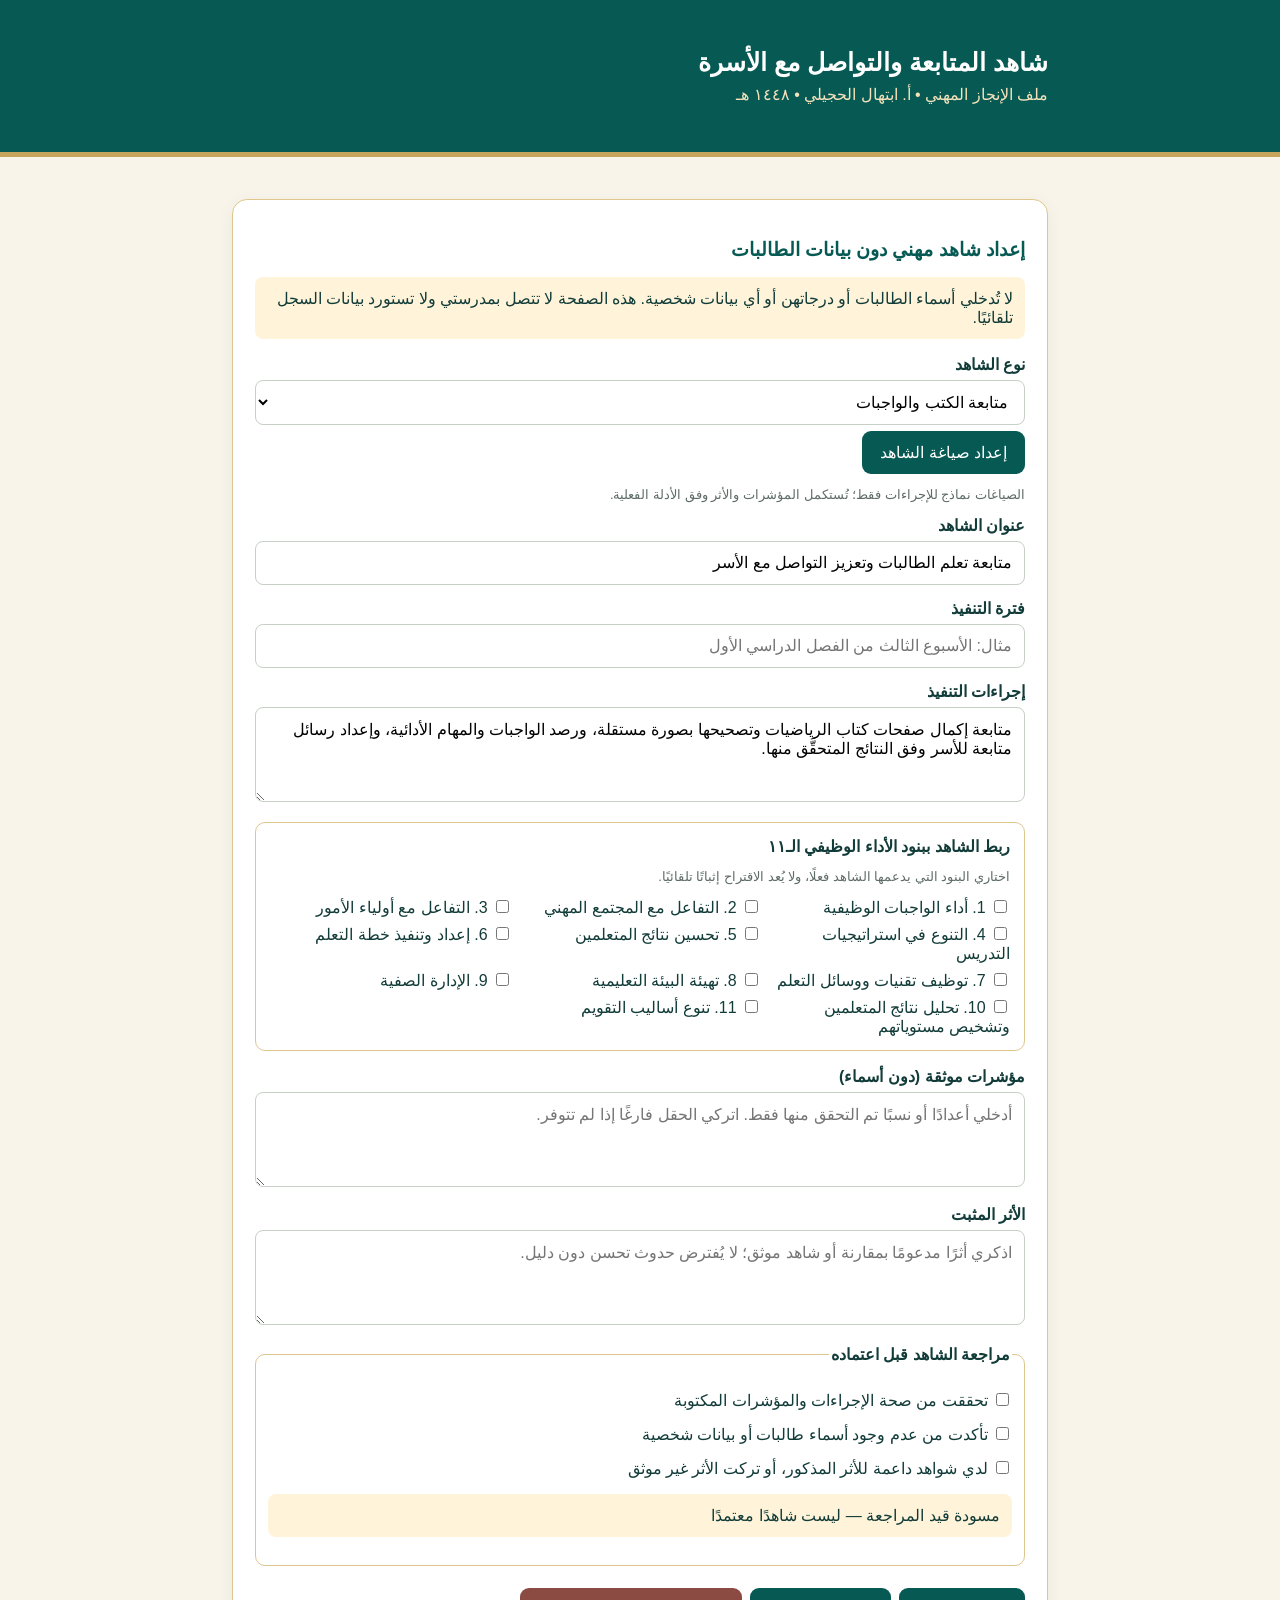
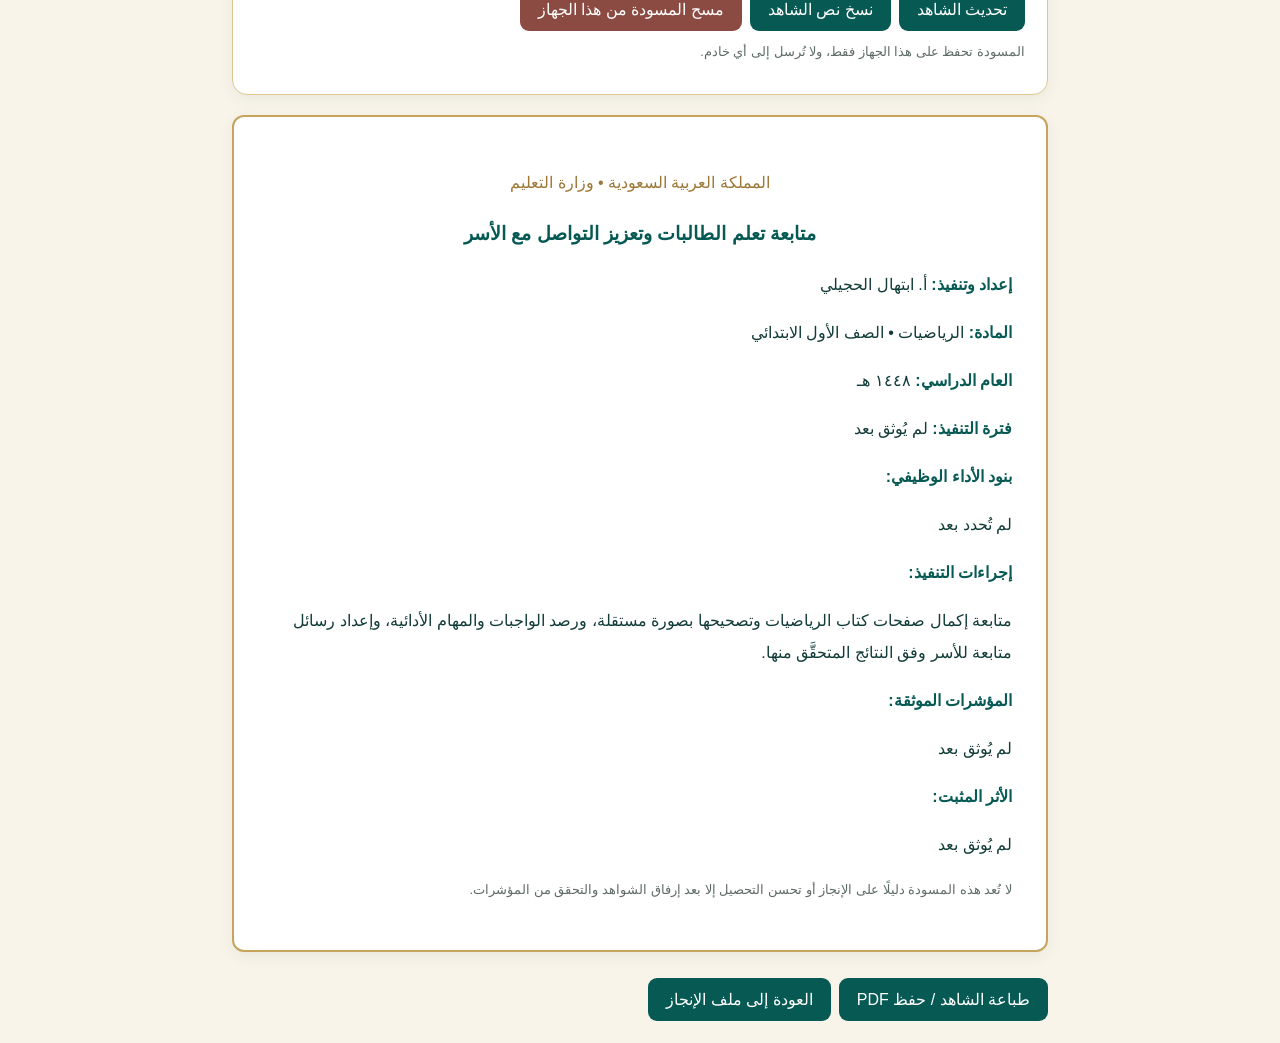
==== commit 8a0382ef: "Map follow-up evidence to 11 official performance bands with editable suggested selections" ====
--- a/reports/followup-evidence.html
+++ b/reports/followup-evidence.html
@@ -1,22 +1,24 @@
-<!doctype html><html lang="ar" dir="rtl"><head><meta charset="utf-8"><meta name="viewport" content="width=device-width,initial-scale=1"><meta name="robots" content="noindex,nofollow"><title>شاهد المتابعة | إنجاز</title><style>:root{font-family:Tahoma,Arial,sans-serif;color:#123c39;background:#f8f4ea}*{box-sizing:border-box}body{margin:0}.wrap{max-width:860px;margin:auto;padding:22px}header{background:#075a54;color:white;padding:26px;border-bottom:5px solid #c7a45c}h1{margin:0;font-size:25px}header p{margin:8px 0 0;color:#f3e2bb}.panel{background:white;border:1px solid #dfc68c;border-radius:15px;padding:22px;margin:20px 0;box-shadow:0 4px 15px #143c3710}h2{font-size:19px;color:#075a54}label{display:block;font-weight:bold;margin:14px 0 6px}input,textarea,select{font:inherit;width:100%;padding:12px;border:1px solid #c8cfc7;border-radius:8px;background:#fff}textarea{min-height:95px}button,a.btn{display:inline-block;border:0;border-radius:9px;padding:12px 18px;background:#075a54;color:white;font:inherit;cursor:pointer;text-decoration:none;margin:6px 0 0 8px}.muted{font-size:13px;color:#5e6c66}.paper{background:white;padding:34px;border:2px solid #c7a45c;border-radius:12px;line-height:2}.paper h2{text-align:center}.paper p{white-space:pre-wrap}.paper strong{color:#075a54}.warning{background:#fff4d9;padding:12px;border-radius:8px}@media print{header,.editor,.actions{display:none!important}body{background:white}.wrap{padding:0}.paper{border:0;box-shadow:none;padding:18mm}.panel{border:0;box-shadow:none;margin:0}}</style></head><body><header><div class="wrap"><h1>شاهد المتابعة والتواصل مع الأسرة</h1><p>ملف الإنجاز المهني • أ. ابتهال الحجيلي • ١٤٤٨ هـ</p></div></header><main class="wrap"><section class="panel editor"><h2>إعداد شاهد مهني دون بيانات الطالبات</h2><p class="warning">لا تُدخلي أسماء الطالبات أو درجاتهن أو أي بيانات شخصية. هذه الصفحة لا تتصل بمدرستي ولا تستورد بيانات السجل تلقائيًا.</p><label for="template">نوع الشاهد</label><select id="template"><option value="followup">متابعة الكتب والواجبات</option><option value="family">التواصل مع الأسر</option><option value="support">الدعم العلاجي والإثرائي</option><option value="digital">توظيف أكاديمية الرياضيات</option></select><button id="applyTemplate" type="button">إعداد صياغة الشاهد</button><p class="muted">الصياغات نماذج للإجراءات فقط؛ تُستكمل المؤشرات والأثر وفق الأدلة الفعلية.</p><label>عنوان الشاهد</label><input id="title" value="متابعة تعلم الطالبات وتعزيز التواصل مع الأسر"><label>فترة التنفيذ</label><input id="period" placeholder="مثال: الأسبوع الثالث من الفصل الدراسي الأول"><label>إجراءات التنفيذ</label><textarea id="actions">متابعة إكمال صفحات كتاب الرياضيات وتصحيحها بصورة مستقلة، ورصد الواجبات والمهام الأدائية، وإعداد رسائل متابعة للأسر وفق النتائج المتحقَّق منها.</textarea><label>مؤشرات موثقة (دون أسماء)</label><textarea id="metrics" placeholder="أدخلي أعدادًا أو نسبًا تم التحقق منها فقط. اتركي الحقل فارغًا إذا لم تتوفر."></textarea><label>الأثر المثبت</label><textarea id="impact" placeholder="اذكري أثرًا مدعومًا بمقارنة أو شاهد موثق؛ لا يُفترض حدوث تحسن دون دليل."></textarea><fieldset id="evidenceReview" style="border:1px solid #dfc68c;border-radius:10px;margin:16px 0;padding:12px"><legend><strong>مراجعة الشاهد قبل اعتماده</strong></legend><label style="font-weight:normal"><input type="checkbox" id="verified" style="width:auto"> تحققت من صحة الإجراءات والمؤشرات المكتوبة</label><label style="font-weight:normal"><input type="checkbox" id="anonymous" style="width:auto"> تأكدت من عدم وجود أسماء طالبات أو بيانات شخصية</label><label style="font-weight:normal"><input type="checkbox" id="proof" style="width:auto"> لدي شواهد داعمة للأثر المذكور، أو تركت الأثر غير موثق</label><p id="reviewState" class="warning" role="status">مسودة قيد المراجعة — ليست شاهدًا معتمدًا</p></fieldset><button id="refresh" type="button">تحديث الشاهد</button><button id="copy" type="button">نسخ نص الشاهد</button><button id="clear" type="button" style="background:#8b4b42">مسح المسودة من هذا الجهاز</button><p class="muted" id="saveStatus" role="status">المسودة تحفظ على هذا الجهاز فقط، ولا تُرسل إلى أي خادم.</p></section><section class="panel paper" id="paper"><p style="text-align:center;color:#9d7736">المملكة العربية السعودية • وزارة التعليم</p><h2 id="outTitle"></h2><p><strong>إعداد وتنفيذ:</strong> أ. ابتهال الحجيلي</p><p><strong>المادة:</strong> الرياضيات • الصف الأول الابتدائي</p><p><strong>العام الدراسي:</strong> ١٤٤٨ هـ</p><p><strong>فترة التنفيذ:</strong> <span id="outPeriod"></span></p><p><strong>إجراءات التنفيذ:</strong></p><p id="outActions"></p><p><strong>المؤشرات الموثقة:</strong></p><p id="outMetrics"></p><p><strong>الأثر المثبت:</strong></p><p id="outImpact"></p><p class="muted">لا تُعد هذه المسودة دليلًا على الإنجاز أو تحسن التحصيل إلا بعد إرفاق الشواهد والتحقق من المؤشرات.</p></section><div class="actions"><button id="printVerified" type="button">طباعة الشاهد / حفظ PDF</button><a class="btn" href="../">العودة إلى ملف الإنجاز</a></div></main><script>
+<!doctype html><html lang="ar" dir="rtl"><head><meta charset="utf-8"><meta name="viewport" content="width=device-width,initial-scale=1"><meta name="robots" content="noindex,nofollow"><title>شاهد المتابعة | إنجاز</title><style>:root{font-family:Tahoma,Arial,sans-serif;color:#123c39;background:#f8f4ea}*{box-sizing:border-box}body{margin:0}.wrap{max-width:860px;margin:auto;padding:22px}header{background:#075a54;color:white;padding:26px;border-bottom:5px solid #c7a45c}h1{margin:0;font-size:25px}header p{margin:8px 0 0;color:#f3e2bb}.panel{background:white;border:1px solid #dfc68c;border-radius:15px;padding:22px;margin:20px 0;box-shadow:0 4px 15px #143c3710}h2{font-size:19px;color:#075a54}label{display:block;font-weight:bold;margin:14px 0 6px}input,textarea,select{font:inherit;width:100%;padding:12px;border:1px solid #c8cfc7;border-radius:8px;background:#fff}textarea{min-height:95px}button,a.btn{display:inline-block;border:0;border-radius:9px;padding:12px 18px;background:#075a54;color:white;font:inherit;cursor:pointer;text-decoration:none;margin:6px 0 0 8px}.muted{font-size:13px;color:#5e6c66}.paper{background:white;padding:34px;border:2px solid #c7a45c;border-radius:12px;line-height:2}.paper h2{text-align:center}.paper p{white-space:pre-wrap}.paper strong{color:#075a54}.warning{background:#fff4d9;padding:12px;border-radius:8px}@media print{header,.editor,.actions{display:none!important}body{background:white}.wrap{padding:0}.paper{border:0;box-shadow:none;padding:18mm}.panel{border:0;box-shadow:none;margin:0}}</style></head><body><header><div class="wrap"><h1>شاهد المتابعة والتواصل مع الأسرة</h1><p>ملف الإنجاز المهني • أ. ابتهال الحجيلي • ١٤٤٨ هـ</p></div></header><main class="wrap"><section class="panel editor"><h2>إعداد شاهد مهني دون بيانات الطالبات</h2><p class="warning">لا تُدخلي أسماء الطالبات أو درجاتهن أو أي بيانات شخصية. هذه الصفحة لا تتصل بمدرستي ولا تستورد بيانات السجل تلقائيًا.</p><label for="template">نوع الشاهد</label><select id="template"><option value="followup">متابعة الكتب والواجبات</option><option value="family">التواصل مع الأسر</option><option value="support">الدعم العلاجي والإثرائي</option><option value="digital">توظيف أكاديمية الرياضيات</option></select><button id="applyTemplate" type="button">إعداد صياغة الشاهد</button><p class="muted">الصياغات نماذج للإجراءات فقط؛ تُستكمل المؤشرات والأثر وفق الأدلة الفعلية.</p><label>عنوان الشاهد</label><input id="title" value="متابعة تعلم الطالبات وتعزيز التواصل مع الأسر"><label>فترة التنفيذ</label><input id="period" placeholder="مثال: الأسبوع الثالث من الفصل الدراسي الأول"><label>إجراءات التنفيذ</label><textarea id="actions">متابعة إكمال صفحات كتاب الرياضيات وتصحيحها بصورة مستقلة، ورصد الواجبات والمهام الأدائية، وإعداد رسائل متابعة للأسر وفق النتائج المتحقَّق منها.</textarea><div id="bandsBox" style="margin:16px 0;padding:14px;border:1px solid #dfc68c;border-radius:10px"><strong>ربط الشاهد ببنود الأداء الوظيفي الـ١١</strong><p class="muted">اختاري البنود التي يدعمها الشاهد فعلًا، ولا يُعد الاقتراح إثباتًا تلقائيًا.</p><div id="bandChecks" style="display:grid;grid-template-columns:repeat(auto-fit,minmax(240px,1fr));gap:7px"><label style="margin:0;font-weight:normal"><input type="checkbox" class="band-check" value="0" style="width:auto"> 1. أداء الواجبات الوظيفية</label><label style="margin:0;font-weight:normal"><input type="checkbox" class="band-check" value="1" style="width:auto"> 2. التفاعل مع المجتمع المهني</label><label style="margin:0;font-weight:normal"><input type="checkbox" class="band-check" value="2" style="width:auto"> 3. التفاعل مع أولياء الأمور</label><label style="margin:0;font-weight:normal"><input type="checkbox" class="band-check" value="3" style="width:auto"> 4. التنوع في استراتيجيات التدريس</label><label style="margin:0;font-weight:normal"><input type="checkbox" class="band-check" value="4" style="width:auto"> 5. تحسين نتائج المتعلمين</label><label style="margin:0;font-weight:normal"><input type="checkbox" class="band-check" value="5" style="width:auto"> 6. إعداد وتنفيذ خطة التعلم</label><label style="margin:0;font-weight:normal"><input type="checkbox" class="band-check" value="6" style="width:auto"> 7. توظيف تقنيات ووسائل التعلم</label><label style="margin:0;font-weight:normal"><input type="checkbox" class="band-check" value="7" style="width:auto"> 8. تهيئة البيئة التعليمية</label><label style="margin:0;font-weight:normal"><input type="checkbox" class="band-check" value="8" style="width:auto"> 9. الإدارة الصفية</label><label style="margin:0;font-weight:normal"><input type="checkbox" class="band-check" value="9" style="width:auto"> 10. تحليل نتائج المتعلمين وتشخيص مستوياتهم</label><label style="margin:0;font-weight:normal"><input type="checkbox" class="band-check" value="10" style="width:auto"> 11. تنوع أساليب التقويم</label></div></div><label>مؤشرات موثقة (دون أسماء)</label><textarea id="metrics" placeholder="أدخلي أعدادًا أو نسبًا تم التحقق منها فقط. اتركي الحقل فارغًا إذا لم تتوفر."></textarea><label>الأثر المثبت</label><textarea id="impact" placeholder="اذكري أثرًا مدعومًا بمقارنة أو شاهد موثق؛ لا يُفترض حدوث تحسن دون دليل."></textarea><fieldset id="evidenceReview" style="border:1px solid #dfc68c;border-radius:10px;margin:16px 0;padding:12px"><legend><strong>مراجعة الشاهد قبل اعتماده</strong></legend><label style="font-weight:normal"><input type="checkbox" id="verified" style="width:auto"> تحققت من صحة الإجراءات والمؤشرات المكتوبة</label><label style="font-weight:normal"><input type="checkbox" id="anonymous" style="width:auto"> تأكدت من عدم وجود أسماء طالبات أو بيانات شخصية</label><label style="font-weight:normal"><input type="checkbox" id="proof" style="width:auto"> لدي شواهد داعمة للأثر المذكور، أو تركت الأثر غير موثق</label><p id="reviewState" class="warning" role="status">مسودة قيد المراجعة — ليست شاهدًا معتمدًا</p></fieldset><button id="refresh" type="button">تحديث الشاهد</button><button id="copy" type="button">نسخ نص الشاهد</button><button id="clear" type="button" style="background:#8b4b42">مسح المسودة من هذا الجهاز</button><p class="muted" id="saveStatus" role="status">المسودة تحفظ على هذا الجهاز فقط، ولا تُرسل إلى أي خادم.</p></section><section class="panel paper" id="paper"><p style="text-align:center;color:#9d7736">المملكة العربية السعودية • وزارة التعليم</p><h2 id="outTitle"></h2><p><strong>إعداد وتنفيذ:</strong> أ. ابتهال الحجيلي</p><p><strong>المادة:</strong> الرياضيات • الصف الأول الابتدائي</p><p><strong>العام الدراسي:</strong> ١٤٤٨ هـ</p><p><strong>فترة التنفيذ:</strong> <span id="outPeriod"></span></p><p><strong>بنود الأداء الوظيفي:</strong></p><p id="outBands">لم تُحدد بعد</p><p><strong>إجراءات التنفيذ:</strong></p><p id="outActions"></p><p><strong>المؤشرات الموثقة:</strong></p><p id="outMetrics"></p><p><strong>الأثر المثبت:</strong></p><p id="outImpact"></p><p class="muted">لا تُعد هذه المسودة دليلًا على الإنجاز أو تحسن التحصيل إلا بعد إرفاق الشواهد والتحقق من المؤشرات.</p></section><div class="actions"><button id="printVerified" type="button">طباعة الشاهد / حفظ PDF</button><a class="btn" href="../">العودة إلى ملف الإنجاز</a></div></main><script>
 const templates={
 followup:{title:'متابعة تعلم الطالبات في الرياضيات',actions:'متابعة إكمال صفحات الكتاب أسبوعيًا بصورة مستقلة عن تصحيح المعلمة، ومراجعة سجلات الواجبات والمهام الأدائية والمشاريع، وتحديد حالات المتابعة التي تستدعي إجراءً تربويًا.'},
 family:{title:'تعزيز التواصل مع الأسر لدعم تعلم الرياضيات',actions:'إعداد رسائل إرشادية للأسر تتناول المهارات المستهدفة، وتوضيح خطوات تنفيذ الأنشطة المنزلية، ومتابعة الاستفسارات والتغذية الراجعة وفق السجلات المتاحة.'},
 support:{title:'تنفيذ إجراءات علاجية وإثرائية في الرياضيات',actions:'تحديد المهارات التي تحتاج إلى دعم بالاستناد إلى أدوات التقويم، وإعداد أنشطة علاجية متدرجة وأنشطة إثرائية، ومراجعة نتائج التطبيق للتحقق من مستوى التقدم.'},
 digital:{title:'توظيف أكاديمية الرياضيات الصغيرة في التعلم',actions:'تقديم أنشطة تفاعلية مرتبطة بمهارات الرياضيات للصف الأول، وتوجيه الأسر إلى طريقة الوصول إلى الأنشطة، وتشجيع الطالبات على المحاولة والتفسير والتفكير الناقد.'}
 };
-document.getElementById('applyTemplate').addEventListener('click',()=>{const item=templates[document.getElementById('template').value];if(!item)return;if((document.getElementById('metrics').value.trim()||document.getElementById('impact').value.trim())&&!confirm('سيُغيّر القالب العنوان والإجراءات فقط، وستبقى المؤشرات والأثر كما هي. هل تتابعين؟'))return;document.getElementById('title').value=item.title;document.getElementById('actions').value=item.actions;save();});
+document.getElementById('applyTemplate').addEventListener('click',()=>{const item=templates[document.getElementById('template').value];if(!item)return;if((document.getElementById('metrics').value.trim()||document.getElementById('impact').value.trim())&&!confirm('سيُغيّر القالب العنوان والإجراءات فقط، وستبقى المؤشرات والأثر كما هي. هل تتابعين؟'))return;document.getElementById('title').value=item.title;document.getElementById('actions').value=item.actions;const proposed={followup:[0,9,10],family:[2],support:[4,9,10],digital:[3,6]};const selected=proposed[document.getElementById('template').value]||[];document.querySelectorAll('.band-check').forEach(el=>el.checked=selected.includes(Number(el.value)));save();});
+const bands=["أداء الواجبات الوظيفية","التفاعل مع المجتمع المهني","التفاعل مع أولياء الأمور","التنوع في استراتيجيات التدريس","تحسين نتائج المتعلمين","إعداد وتنفيذ خطة التعلم","توظيف تقنيات ووسائل التعلم","تهيئة البيئة التعليمية","الإدارة الصفية","تحليل نتائج المتعلمين وتشخيص مستوياتهم","تنوع أساليب التقويم"];
 const fields=['title','period','actions','metrics','impact'];
 const storageKey='enjaz-followup-evidence-draft-v1';
 const status=document.getElementById('saveStatus');
-const initial=Object.fromEntries(fields.map(id=>[id,document.getElementById(id).value]));
-function update(){for(const id of fields){document.getElementById('out'+id[0].toUpperCase()+id.slice(1)).textContent=document.getElementById(id).value.trim()||'لم يُوثق بعد';}}
+const initial=Object.assign(Object.fromEntries(fields.map(id=>[id,document.getElementById(id).value])),{bands:[...document.querySelectorAll('.band-check:checked')].map(x=>Number(x.value))});
+function update(){document.getElementById('outBands').textContent=[...document.querySelectorAll('.band-check:checked')].map(x=>Number(x.value)+1+' ـ '+bands[Number(x.value)]).join('، ')||'لم تُحدد بعد';for(const id of fields){document.getElementById('out'+id[0].toUpperCase()+id.slice(1)).textContent=document.getElementById(id).value.trim()||'لم يُوثق بعد';}}
 function save(){try{localStorage.setItem(storageKey,JSON.stringify(Object.fromEntries(fields.map(id=>[id,document.getElementById(id).value]))));status.textContent='حُفظت المسودة محليًا على هذا الجهاز.';}catch(e){status.textContent='تعذر الحفظ المحلي. استخدمي نسخ النص أو الطباعة للاحتفاظ بالمسودة.';}update();}
-try{const saved=JSON.parse(localStorage.getItem(storageKey)||'null');if(saved&&typeof saved==='object'){for(const id of fields){if(typeof saved[id]==='string')document.getElementById(id).value=saved[id];}}}catch(e){status.textContent='تعذر قراءة المسودة المحفوظة.';}
+try{const saved=JSON.parse(localStorage.getItem(storageKey)||'null');if(saved&&typeof saved==='object'){if(Array.isArray(saved.bands)){for(const el of document.querySelectorAll('.band-check'))el.checked=saved.bands.includes(Number(el.value));}for(const id of fields){if(typeof saved[id]==='string')document.getElementById(id).value=saved[id];}}}catch(e){status.textContent='تعذر قراءة المسودة المحفوظة.';}
 for(const id of fields)document.getElementById(id).addEventListener('input',save);
+document.querySelectorAll('.band-check').forEach(el=>el.addEventListener('change',save));
 document.getElementById('refresh').addEventListener('click',update);
-document.getElementById('copy').addEventListener('click',async()=>{const text='شاهد مهني: '+document.getElementById('title').value+'\nإعداد وتنفيذ: أ. ابتهال الحجيلي\nالمادة: الرياضيات - الصف الأول الابتدائي\nالعام الدراسي: ١٤٤٨ هـ\nفترة التنفيذ: '+document.getElementById('period').value+'\nإجراءات التنفيذ: '+document.getElementById('actions').value+'\nالمؤشرات الموثقة: '+document.getElementById('metrics').value+'\nالأثر المثبت: '+document.getElementById('impact').value;try{await navigator.clipboard.writeText(text);status.textContent='نُسخ نص الشاهد.';}catch(e){status.textContent='تعذر النسخ التلقائي؛ استخدمي الطباعة أو حددي النص يدويًا.';}});
-document.getElementById('clear').addEventListener('click',()=>{if(!confirm('هل تريدين مسح مسودة الشاهد المحفوظة على هذا الجهاز؟'))return;try{localStorage.removeItem(storageKey);}catch(e){}for(const id of fields)document.getElementById(id).value=initial[id];update();status.textContent='مُسحت المسودة المحلية من هذا الجهاز.';});
+document.getElementById('copy').addEventListener('click',async()=>{const text='شاهد مهني: '+document.getElementById('title').value+'\nإعداد وتنفيذ: أ. ابتهال الحجيلي\nالمادة: الرياضيات - الصف الأول الابتدائي\nالعام الدراسي: ١٤٤٨ هـ\nفترة التنفيذ: '+document.getElementById('period').value+'\nبنود الأداء الوظيفي: '+document.getElementById('outBands').textContent+'\nإجراءات التنفيذ: '+document.getElementById('actions').value+'\nالمؤشرات الموثقة: '+document.getElementById('metrics').value+'\nالأثر المثبت: '+document.getElementById('impact').value;try{await navigator.clipboard.writeText(text);status.textContent='نُسخ نص الشاهد.';}catch(e){status.textContent='تعذر النسخ التلقائي؛ استخدمي الطباعة أو حددي النص يدويًا.';}});
+document.getElementById('clear').addEventListener('click',()=>{if(!confirm('هل تريدين مسح مسودة الشاهد المحفوظة على هذا الجهاز؟'))return;try{localStorage.removeItem(storageKey);}catch(e){}for(const id of fields)document.getElementById(id).value=initial[id];document.querySelectorAll('.band-check').forEach(el=>el.checked=false);update();status.textContent='مُسحت المسودة المحلية من هذا الجهاز.';});
 function review(){const ok=['verified','anonymous','proof'].every(id=>document.getElementById(id).checked);document.getElementById('reviewState').textContent=ok?'اكتملت مراجعة المعلمة — جاهز للطباعة':'مسودة قيد المراجعة — ليست شاهدًا معتمدًا';return ok;}
 for(const id of ['verified','anonymous','proof'])document.getElementById(id).addEventListener('change',review);
 for(const id of fields)document.getElementById(id).addEventListener('input',()=>{for(const key of ['verified','anonymous','proof'])document.getElementById(key).checked=false;review();});
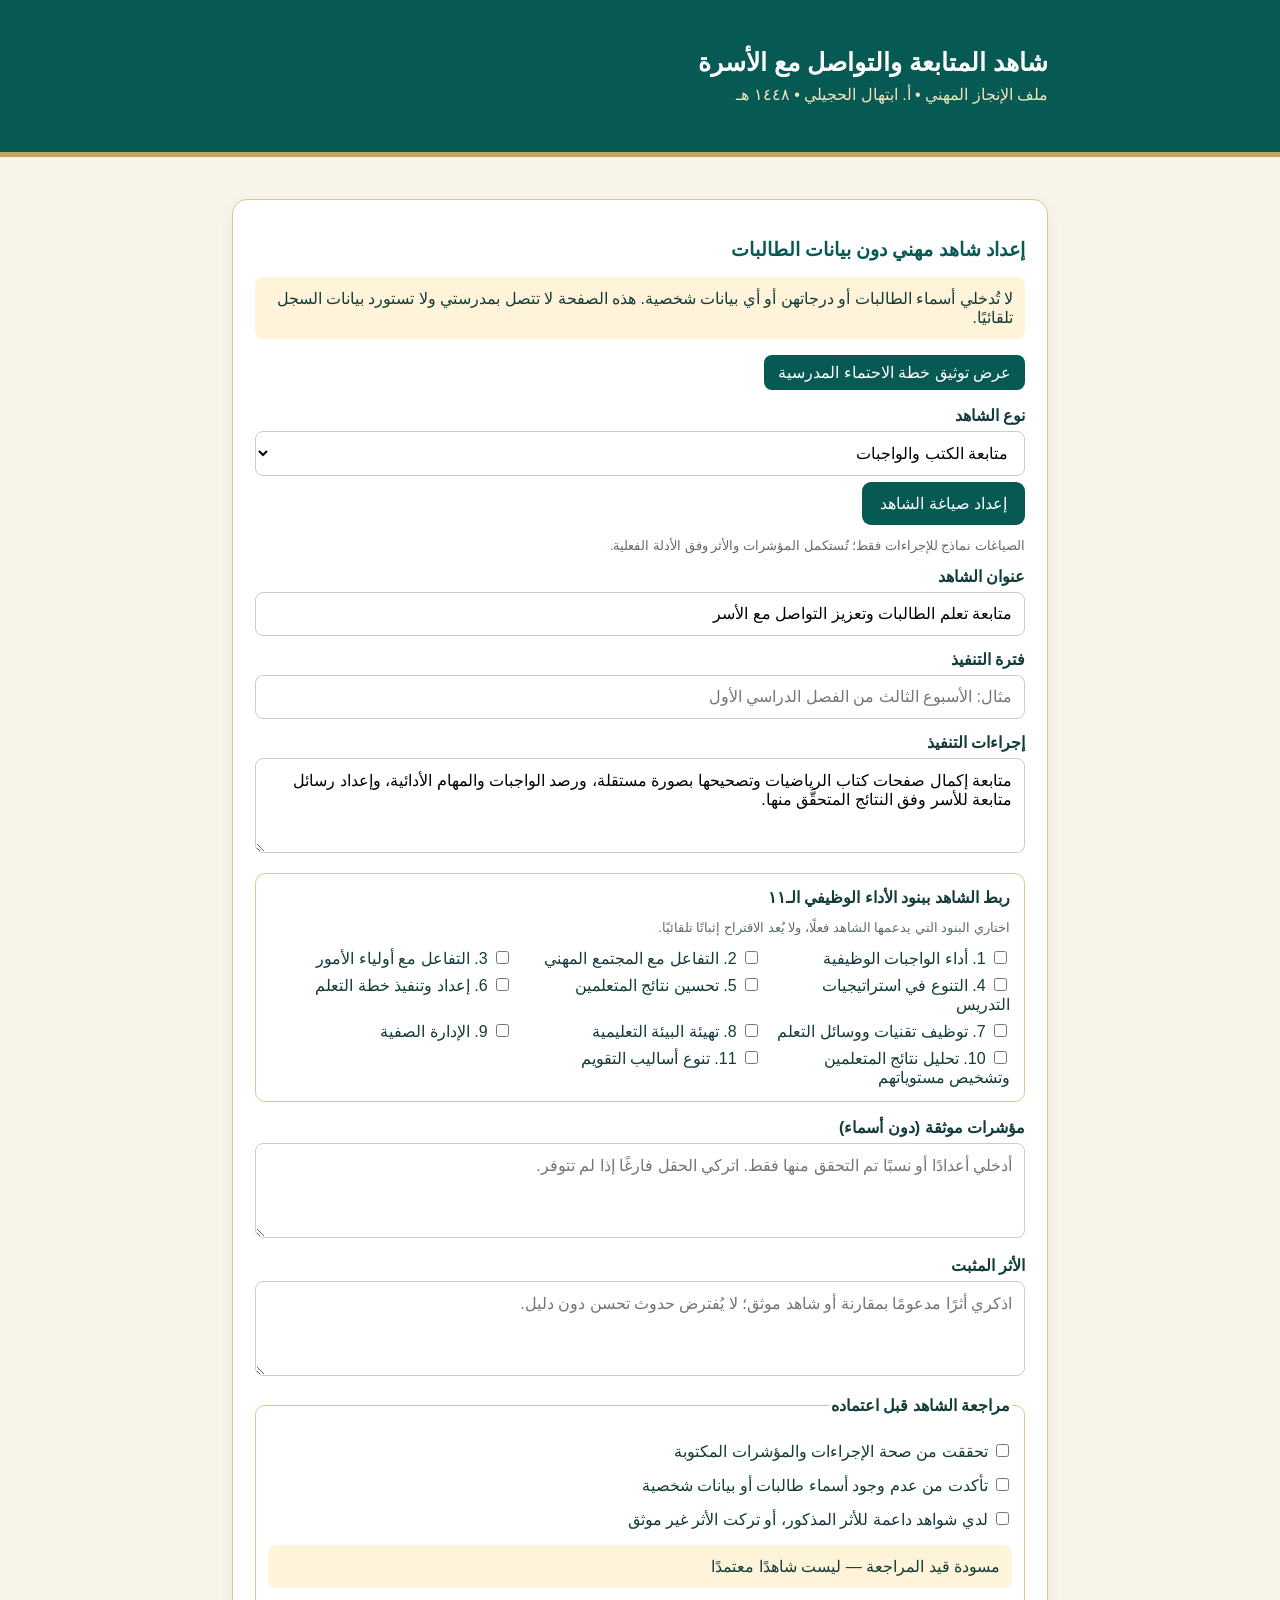
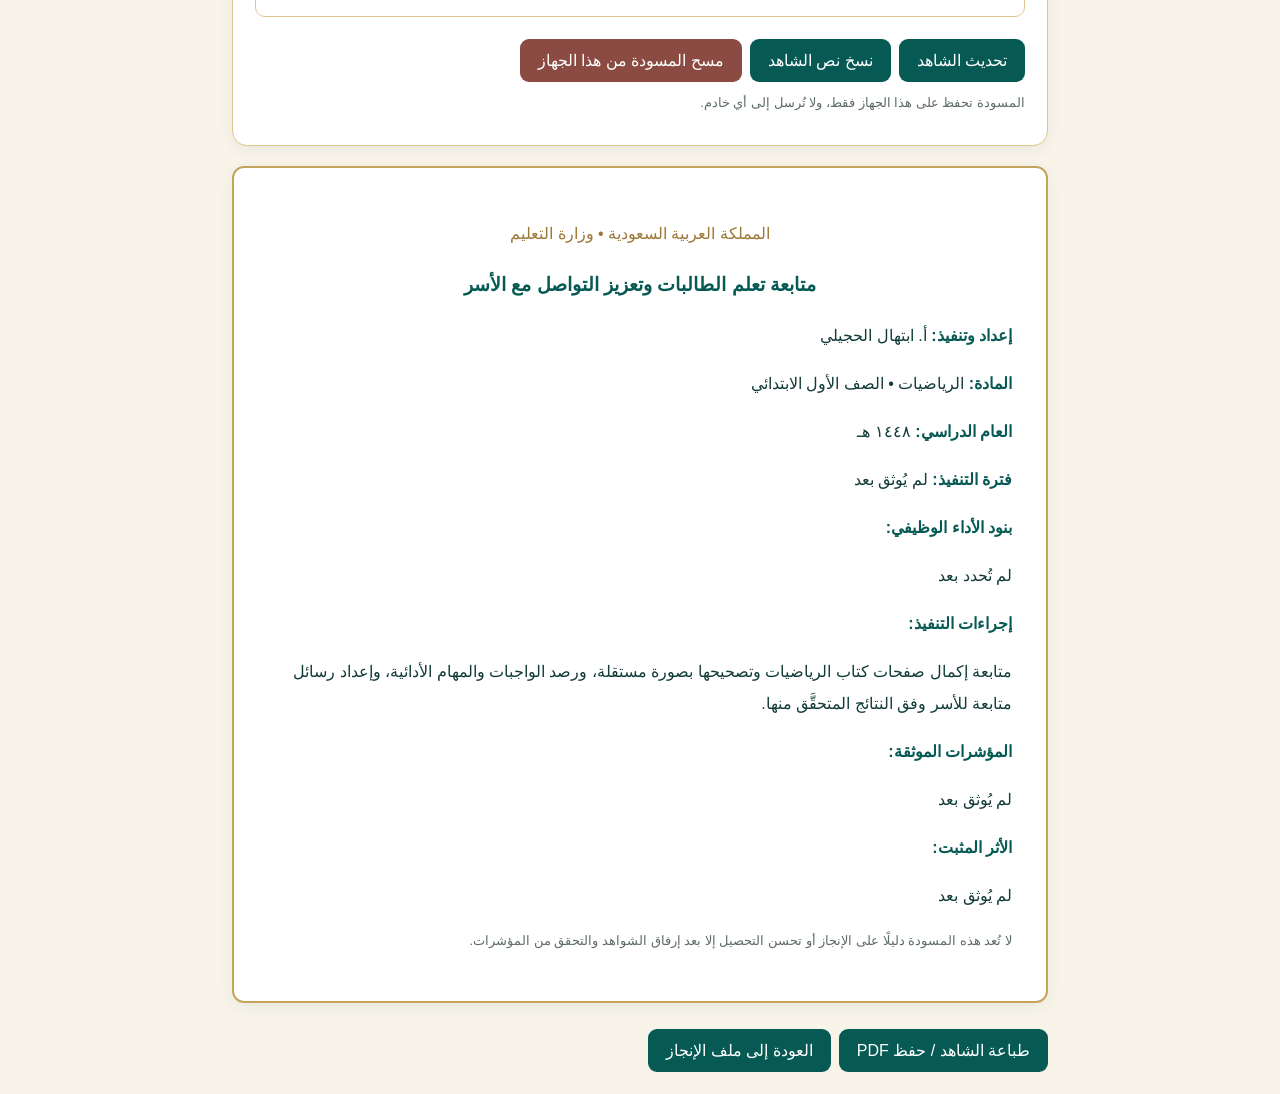
==== commit 7f071233: "Link verified shelter drill evidence page from evidence templates" ====
--- a/reports/followup-evidence.html
+++ b/reports/followup-evidence.html
@@ -1,11 +1,13 @@
-<!doctype html><html lang="ar" dir="rtl"><head><meta charset="utf-8"><meta name="viewport" content="width=device-width,initial-scale=1"><meta name="robots" content="noindex,nofollow"><title>شاهد المتابعة | إنجاز</title><style>:root{font-family:Tahoma,Arial,sans-serif;color:#123c39;background:#f8f4ea}*{box-sizing:border-box}body{margin:0}.wrap{max-width:860px;margin:auto;padding:22px}header{background:#075a54;color:white;padding:26px;border-bottom:5px solid #c7a45c}h1{margin:0;font-size:25px}header p{margin:8px 0 0;color:#f3e2bb}.panel{background:white;border:1px solid #dfc68c;border-radius:15px;padding:22px;margin:20px 0;box-shadow:0 4px 15px #143c3710}h2{font-size:19px;color:#075a54}label{display:block;font-weight:bold;margin:14px 0 6px}input,textarea,select{font:inherit;width:100%;padding:12px;border:1px solid #c8cfc7;border-radius:8px;background:#fff}textarea{min-height:95px}button,a.btn{display:inline-block;border:0;border-radius:9px;padding:12px 18px;background:#075a54;color:white;font:inherit;cursor:pointer;text-decoration:none;margin:6px 0 0 8px}.muted{font-size:13px;color:#5e6c66}.paper{background:white;padding:34px;border:2px solid #c7a45c;border-radius:12px;line-height:2}.paper h2{text-align:center}.paper p{white-space:pre-wrap}.paper strong{color:#075a54}.warning{background:#fff4d9;padding:12px;border-radius:8px}@media print{header,.editor,.actions{display:none!important}body{background:white}.wrap{padding:0}.paper{border:0;box-shadow:none;padding:18mm}.panel{border:0;box-shadow:none;margin:0}}</style></head><body><header><div class="wrap"><h1>شاهد المتابعة والتواصل مع الأسرة</h1><p>ملف الإنجاز المهني • أ. ابتهال الحجيلي • ١٤٤٨ هـ</p></div></header><main class="wrap"><section class="panel editor"><h2>إعداد شاهد مهني دون بيانات الطالبات</h2><p class="warning">لا تُدخلي أسماء الطالبات أو درجاتهن أو أي بيانات شخصية. هذه الصفحة لا تتصل بمدرستي ولا تستورد بيانات السجل تلقائيًا.</p><label for="template">نوع الشاهد</label><select id="template"><option value="followup">متابعة الكتب والواجبات</option><option value="family">التواصل مع الأسر</option><option value="support">الدعم العلاجي والإثرائي</option><option value="digital">توظيف أكاديمية الرياضيات</option></select><button id="applyTemplate" type="button">إعداد صياغة الشاهد</button><p class="muted">الصياغات نماذج للإجراءات فقط؛ تُستكمل المؤشرات والأثر وفق الأدلة الفعلية.</p><label>عنوان الشاهد</label><input id="title" value="متابعة تعلم الطالبات وتعزيز التواصل مع الأسر"><label>فترة التنفيذ</label><input id="period" placeholder="مثال: الأسبوع الثالث من الفصل الدراسي الأول"><label>إجراءات التنفيذ</label><textarea id="actions">متابعة إكمال صفحات كتاب الرياضيات وتصحيحها بصورة مستقلة، ورصد الواجبات والمهام الأدائية، وإعداد رسائل متابعة للأسر وفق النتائج المتحقَّق منها.</textarea><div id="bandsBox" style="margin:16px 0;padding:14px;border:1px solid #dfc68c;border-radius:10px"><strong>ربط الشاهد ببنود الأداء الوظيفي الـ١١</strong><p class="muted">اختاري البنود التي يدعمها الشاهد فعلًا، ولا يُعد الاقتراح إثباتًا تلقائيًا.</p><div id="bandChecks" style="display:grid;grid-template-columns:repeat(auto-fit,minmax(240px,1fr));gap:7px"><label style="margin:0;font-weight:normal"><input type="checkbox" class="band-check" value="0" style="width:auto"> 1. أداء الواجبات الوظيفية</label><label style="margin:0;font-weight:normal"><input type="checkbox" class="band-check" value="1" style="width:auto"> 2. التفاعل مع المجتمع المهني</label><label style="margin:0;font-weight:normal"><input type="checkbox" class="band-check" value="2" style="width:auto"> 3. التفاعل مع أولياء الأمور</label><label style="margin:0;font-weight:normal"><input type="checkbox" class="band-check" value="3" style="width:auto"> 4. التنوع في استراتيجيات التدريس</label><label style="margin:0;font-weight:normal"><input type="checkbox" class="band-check" value="4" style="width:auto"> 5. تحسين نتائج المتعلمين</label><label style="margin:0;font-weight:normal"><input type="checkbox" class="band-check" value="5" style="width:auto"> 6. إعداد وتنفيذ خطة التعلم</label><label style="margin:0;font-weight:normal"><input type="checkbox" class="band-check" value="6" style="width:auto"> 7. توظيف تقنيات ووسائل التعلم</label><label style="margin:0;font-weight:normal"><input type="checkbox" class="band-check" value="7" style="width:auto"> 8. تهيئة البيئة التعليمية</label><label style="margin:0;font-weight:normal"><input type="checkbox" class="band-check" value="8" style="width:auto"> 9. الإدارة الصفية</label><label style="margin:0;font-weight:normal"><input type="checkbox" class="band-check" value="9" style="width:auto"> 10. تحليل نتائج المتعلمين وتشخيص مستوياتهم</label><label style="margin:0;font-weight:normal"><input type="checkbox" class="band-check" value="10" style="width:auto"> 11. تنوع أساليب التقويم</label></div></div><label>مؤشرات موثقة (دون أسماء)</label><textarea id="metrics" placeholder="أدخلي أعدادًا أو نسبًا تم التحقق منها فقط. اتركي الحقل فارغًا إذا لم تتوفر."></textarea><label>الأثر المثبت</label><textarea id="impact" placeholder="اذكري أثرًا مدعومًا بمقارنة أو شاهد موثق؛ لا يُفترض حدوث تحسن دون دليل."></textarea><fieldset id="evidenceReview" style="border:1px solid #dfc68c;border-radius:10px;margin:16px 0;padding:12px"><legend><strong>مراجعة الشاهد قبل اعتماده</strong></legend><label style="font-weight:normal"><input type="checkbox" id="verified" style="width:auto"> تحققت من صحة الإجراءات والمؤشرات المكتوبة</label><label style="font-weight:normal"><input type="checkbox" id="anonymous" style="width:auto"> تأكدت من عدم وجود أسماء طالبات أو بيانات شخصية</label><label style="font-weight:normal"><input type="checkbox" id="proof" style="width:auto"> لدي شواهد داعمة للأثر المذكور، أو تركت الأثر غير موثق</label><p id="reviewState" class="warning" role="status">مسودة قيد المراجعة — ليست شاهدًا معتمدًا</p></fieldset><button id="refresh" type="button">تحديث الشاهد</button><button id="copy" type="button">نسخ نص الشاهد</button><button id="clear" type="button" style="background:#8b4b42">مسح المسودة من هذا الجهاز</button><p class="muted" id="saveStatus" role="status">المسودة تحفظ على هذا الجهاز فقط، ولا تُرسل إلى أي خادم.</p></section><section class="panel paper" id="paper"><p style="text-align:center;color:#9d7736">المملكة العربية السعودية • وزارة التعليم</p><h2 id="outTitle"></h2><p><strong>إعداد وتنفيذ:</strong> أ. ابتهال الحجيلي</p><p><strong>المادة:</strong> الرياضيات • الصف الأول الابتدائي</p><p><strong>العام الدراسي:</strong> ١٤٤٨ هـ</p><p><strong>فترة التنفيذ:</strong> <span id="outPeriod"></span></p><p><strong>بنود الأداء الوظيفي:</strong></p><p id="outBands">لم تُحدد بعد</p><p><strong>إجراءات التنفيذ:</strong></p><p id="outActions"></p><p><strong>المؤشرات الموثقة:</strong></p><p id="outMetrics"></p><p><strong>الأثر المثبت:</strong></p><p id="outImpact"></p><p class="muted">لا تُعد هذه المسودة دليلًا على الإنجاز أو تحسن التحصيل إلا بعد إرفاق الشواهد والتحقق من المؤشرات.</p></section><div class="actions"><button id="printVerified" type="button">طباعة الشاهد / حفظ PDF</button><a class="btn" href="../">العودة إلى ملف الإنجاز</a></div></main><script>
+<!doctype html><html lang="ar" dir="rtl"><head><meta charset="utf-8"><meta name="viewport" content="width=device-width,initial-scale=1"><meta name="robots" content="noindex,nofollow"><title>شاهد المتابعة | إنجاز</title><style>:root{font-family:Tahoma,Arial,sans-serif;color:#123c39;background:#f8f4ea}*{box-sizing:border-box}body{margin:0}.wrap{max-width:860px;margin:auto;padding:22px}header{background:#075a54;color:white;padding:26px;border-bottom:5px solid #c7a45c}h1{margin:0;font-size:25px}header p{margin:8px 0 0;color:#f3e2bb}.panel{background:white;border:1px solid #dfc68c;border-radius:15px;padding:22px;margin:20px 0;box-shadow:0 4px 15px #143c3710}h2{font-size:19px;color:#075a54}label{display:block;font-weight:bold;margin:14px 0 6px}input,textarea,select{font:inherit;width:100%;padding:12px;border:1px solid #c8cfc7;border-radius:8px;background:#fff}textarea{min-height:95px}button,a.btn{display:inline-block;border:0;border-radius:9px;padding:12px 18px;background:#075a54;color:white;font:inherit;cursor:pointer;text-decoration:none;margin:6px 0 0 8px}.muted{font-size:13px;color:#5e6c66}.paper{background:white;padding:34px;border:2px solid #c7a45c;border-radius:12px;line-height:2}.paper h2{text-align:center}.paper p{white-space:pre-wrap}.paper strong{color:#075a54}.warning{background:#fff4d9;padding:12px;border-radius:8px}@media print{header,.editor,.actions{display:none!important}body{background:white}.wrap{padding:0}.paper{border:0;box-shadow:none;padding:18mm}.panel{border:0;box-shadow:none;margin:0}}</style></head><body><header><div class="wrap"><h1>شاهد المتابعة والتواصل مع الأسرة</h1><p>ملف الإنجاز المهني • أ. ابتهال الحجيلي • ١٤٤٨ هـ</p></div></header><main class="wrap"><section class="panel editor"><h2>إعداد شاهد مهني دون بيانات الطالبات</h2><p class="warning">لا تُدخلي أسماء الطالبات أو درجاتهن أو أي بيانات شخصية. هذه الصفحة لا تتصل بمدرستي ولا تستورد بيانات السجل تلقائيًا.</p><p><a href="./shelter-drill.html" style="display:inline-block;background:#075a54;color:white;border-radius:8px;padding:8px 14px;text-decoration:none">عرض توثيق خطة الاحتماء المدرسية</a></p><label for="template">نوع الشاهد</label><select id="template"><option value="followup">متابعة الكتب والواجبات</option><option value="family">التواصل مع الأسر</option><option value="support">الدعم العلاجي والإثرائي</option><option value="digital">توظيف أكاديمية الرياضيات</option><option value="safety">تنفيذ خطة الاحتماء المدرسية</option><option value="addition">نشاط الجمع بوسيلة منزلية مصوّرة</option></select><button id="applyTemplate" type="button">إعداد صياغة الشاهد</button><p class="muted">الصياغات نماذج للإجراءات فقط؛ تُستكمل المؤشرات والأثر وفق الأدلة الفعلية.</p><label>عنوان الشاهد</label><input id="title" value="متابعة تعلم الطالبات وتعزيز التواصل مع الأسر"><label>فترة التنفيذ</label><input id="period" placeholder="مثال: الأسبوع الثالث من الفصل الدراسي الأول"><label>إجراءات التنفيذ</label><textarea id="actions">متابعة إكمال صفحات كتاب الرياضيات وتصحيحها بصورة مستقلة، ورصد الواجبات والمهام الأدائية، وإعداد رسائل متابعة للأسر وفق النتائج المتحقَّق منها.</textarea><div id="bandsBox" style="margin:16px 0;padding:14px;border:1px solid #dfc68c;border-radius:10px"><strong>ربط الشاهد ببنود الأداء الوظيفي الـ١١</strong><p class="muted">اختاري البنود التي يدعمها الشاهد فعلًا، ولا يُعد الاقتراح إثباتًا تلقائيًا.</p><div id="bandChecks" style="display:grid;grid-template-columns:repeat(auto-fit,minmax(240px,1fr));gap:7px"><label style="margin:0;font-weight:normal"><input type="checkbox" class="band-check" value="0" style="width:auto"> 1. أداء الواجبات الوظيفية</label><label style="margin:0;font-weight:normal"><input type="checkbox" class="band-check" value="1" style="width:auto"> 2. التفاعل مع المجتمع المهني</label><label style="margin:0;font-weight:normal"><input type="checkbox" class="band-check" value="2" style="width:auto"> 3. التفاعل مع أولياء الأمور</label><label style="margin:0;font-weight:normal"><input type="checkbox" class="band-check" value="3" style="width:auto"> 4. التنوع في استراتيجيات التدريس</label><label style="margin:0;font-weight:normal"><input type="checkbox" class="band-check" value="4" style="width:auto"> 5. تحسين نتائج المتعلمين</label><label style="margin:0;font-weight:normal"><input type="checkbox" class="band-check" value="5" style="width:auto"> 6. إعداد وتنفيذ خطة التعلم</label><label style="margin:0;font-weight:normal"><input type="checkbox" class="band-check" value="6" style="width:auto"> 7. توظيف تقنيات ووسائل التعلم</label><label style="margin:0;font-weight:normal"><input type="checkbox" class="band-check" value="7" style="width:auto"> 8. تهيئة البيئة التعليمية</label><label style="margin:0;font-weight:normal"><input type="checkbox" class="band-check" value="8" style="width:auto"> 9. الإدارة الصفية</label><label style="margin:0;font-weight:normal"><input type="checkbox" class="band-check" value="9" style="width:auto"> 10. تحليل نتائج المتعلمين وتشخيص مستوياتهم</label><label style="margin:0;font-weight:normal"><input type="checkbox" class="band-check" value="10" style="width:auto"> 11. تنوع أساليب التقويم</label></div></div><label>مؤشرات موثقة (دون أسماء)</label><textarea id="metrics" placeholder="أدخلي أعدادًا أو نسبًا تم التحقق منها فقط. اتركي الحقل فارغًا إذا لم تتوفر."></textarea><label>الأثر المثبت</label><textarea id="impact" placeholder="اذكري أثرًا مدعومًا بمقارنة أو شاهد موثق؛ لا يُفترض حدوث تحسن دون دليل."></textarea><fieldset id="evidenceReview" style="border:1px solid #dfc68c;border-radius:10px;margin:16px 0;padding:12px"><legend><strong>مراجعة الشاهد قبل اعتماده</strong></legend><label style="font-weight:normal"><input type="checkbox" id="verified" style="width:auto"> تحققت من صحة الإجراءات والمؤشرات المكتوبة</label><label style="font-weight:normal"><input type="checkbox" id="anonymous" style="width:auto"> تأكدت من عدم وجود أسماء طالبات أو بيانات شخصية</label><label style="font-weight:normal"><input type="checkbox" id="proof" style="width:auto"> لدي شواهد داعمة للأثر المذكور، أو تركت الأثر غير موثق</label><p id="reviewState" class="warning" role="status">مسودة قيد المراجعة — ليست شاهدًا معتمدًا</p></fieldset><button id="refresh" type="button">تحديث الشاهد</button><button id="copy" type="button">نسخ نص الشاهد</button><button id="clear" type="button" style="background:#8b4b42">مسح المسودة من هذا الجهاز</button><p class="muted" id="saveStatus" role="status">المسودة تحفظ على هذا الجهاز فقط، ولا تُرسل إلى أي خادم.</p></section><section class="panel paper" id="paper"><p style="text-align:center;color:#9d7736">المملكة العربية السعودية • وزارة التعليم</p><h2 id="outTitle"></h2><p><strong>إعداد وتنفيذ:</strong> أ. ابتهال الحجيلي</p><p><strong>المادة:</strong> الرياضيات • الصف الأول الابتدائي</p><p><strong>العام الدراسي:</strong> ١٤٤٨ هـ</p><p><strong>فترة التنفيذ:</strong> <span id="outPeriod"></span></p><p><strong>بنود الأداء الوظيفي:</strong></p><p id="outBands">لم تُحدد بعد</p><p><strong>إجراءات التنفيذ:</strong></p><p id="outActions"></p><p><strong>المؤشرات الموثقة:</strong></p><p id="outMetrics"></p><p><strong>الأثر المثبت:</strong></p><p id="outImpact"></p><p class="muted">لا تُعد هذه المسودة دليلًا على الإنجاز أو تحسن التحصيل إلا بعد إرفاق الشواهد والتحقق من المؤشرات.</p></section><div class="actions"><button id="printVerified" type="button">طباعة الشاهد / حفظ PDF</button><a class="btn" href="../">العودة إلى ملف الإنجاز</a></div></main><script>
 const templates={
 followup:{title:'متابعة تعلم الطالبات في الرياضيات',actions:'متابعة إكمال صفحات الكتاب أسبوعيًا بصورة مستقلة عن تصحيح المعلمة، ومراجعة سجلات الواجبات والمهام الأدائية والمشاريع، وتحديد حالات المتابعة التي تستدعي إجراءً تربويًا.'},
 family:{title:'تعزيز التواصل مع الأسر لدعم تعلم الرياضيات',actions:'إعداد رسائل إرشادية للأسر تتناول المهارات المستهدفة، وتوضيح خطوات تنفيذ الأنشطة المنزلية، ومتابعة الاستفسارات والتغذية الراجعة وفق السجلات المتاحة.'},
 support:{title:'تنفيذ إجراءات علاجية وإثرائية في الرياضيات',actions:'تحديد المهارات التي تحتاج إلى دعم بالاستناد إلى أدوات التقويم، وإعداد أنشطة علاجية متدرجة وأنشطة إثرائية، ومراجعة نتائج التطبيق للتحقق من مستوى التقدم.'},
-digital:{title:'توظيف أكاديمية الرياضيات الصغيرة في التعلم',actions:'تقديم أنشطة تفاعلية مرتبطة بمهارات الرياضيات للصف الأول، وتوجيه الأسر إلى طريقة الوصول إلى الأنشطة، وتشجيع الطالبات على المحاولة والتفسير والتفكير الناقد.'}
+digital:{title:'توظيف أكاديمية الرياضيات الصغيرة في التعلم',actions:'تقديم أنشطة تفاعلية مرتبطة بمهارات الرياضيات للصف الأول، وتوجيه الأسر إلى طريقة الوصول إلى الأنشطة، وتشجيع الطالبات على المحاولة والتفسير والتفكير الناقد.'},
+safety:{title:'المشاركة في تنفيذ خطة الاحتماء المدرسية',actions:'المشاركة في تنفيذ إجراءات الاحتماء وفق الخطة المعتمدة في المدرسة، والالتزام بالتعليمات التنظيمية وتوجيه الطالبات وفق الدور المسند للمعلمة. تُستكمل تفاصيل التنفيذ بعد مراجعة الشاهد المصور ومحضر التنفيذ.'},
+addition:{title:'توظيف وسيلة منزلية في تعليم مهارة الجمع',actions:'إعداد أو توظيف وسيلة تعليمية منزلية لتوضيح مفهوم الجمع، وشرح خطوات النشاط في مقطع مصور، وتوجيه المتعلمات إلى تمثيل الجمع باستخدام المحسوسات. تُستكمل نتائج التطبيق وفق الشواهد المتاحة.'}
 };
-document.getElementById('applyTemplate').addEventListener('click',()=>{const item=templates[document.getElementById('template').value];if(!item)return;if((document.getElementById('metrics').value.trim()||document.getElementById('impact').value.trim())&&!confirm('سيُغيّر القالب العنوان والإجراءات فقط، وستبقى المؤشرات والأثر كما هي. هل تتابعين؟'))return;document.getElementById('title').value=item.title;document.getElementById('actions').value=item.actions;const proposed={followup:[0,9,10],family:[2],support:[4,9,10],digital:[3,6]};const selected=proposed[document.getElementById('template').value]||[];document.querySelectorAll('.band-check').forEach(el=>el.checked=selected.includes(Number(el.value)));save();});
+document.getElementById('applyTemplate').addEventListener('click',()=>{const item=templates[document.getElementById('template').value];if(!item)return;if((document.getElementById('metrics').value.trim()||document.getElementById('impact').value.trim())&&!confirm('سيُغيّر القالب العنوان والإجراءات فقط، وستبقى المؤشرات والأثر كما هي. هل تتابعين؟'))return;document.getElementById('title').value=item.title;document.getElementById('actions').value=item.actions;const proposed={followup:[0,9,10],family:[2],support:[4,9,10],digital:[3,6],safety:[0,7],addition:[3,6]};const selected=proposed[document.getElementById('template').value]||[];document.querySelectorAll('.band-check').forEach(el=>el.checked=selected.includes(Number(el.value)));save();});
 const bands=["أداء الواجبات الوظيفية","التفاعل مع المجتمع المهني","التفاعل مع أولياء الأمور","التنوع في استراتيجيات التدريس","تحسين نتائج المتعلمين","إعداد وتنفيذ خطة التعلم","توظيف تقنيات ووسائل التعلم","تهيئة البيئة التعليمية","الإدارة الصفية","تحليل نتائج المتعلمين وتشخيص مستوياتهم","تنوع أساليب التقويم"];
 const fields=['title','period','actions','metrics','impact'];
 const storageKey='enjaz-followup-evidence-draft-v1';
